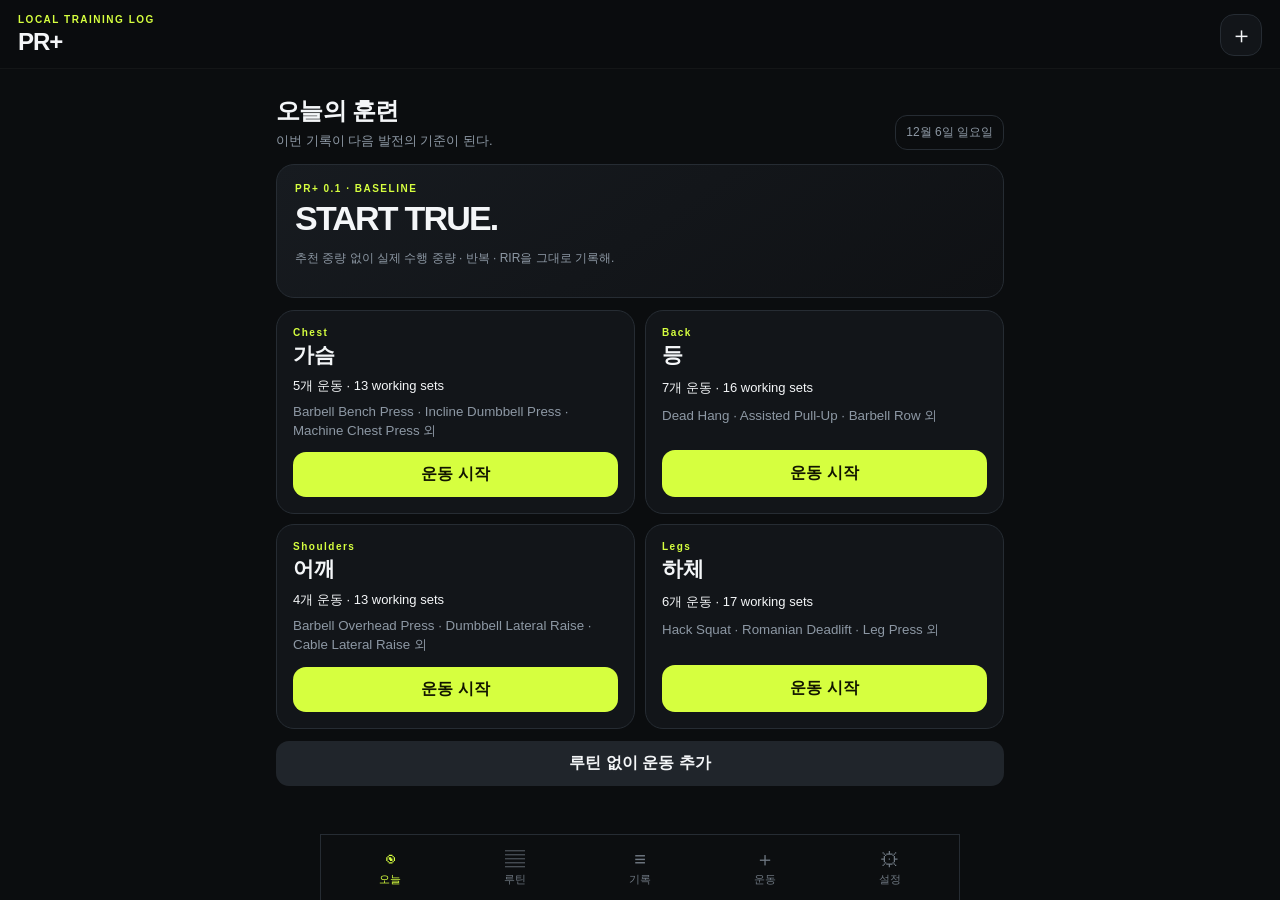
==== pr-plus/index.html @ c1f65d7c "applyed update rules" ====
<!doctype html>
<html lang="ko">
<head>
  <meta charset="utf-8" />
  <meta name="viewport" content="width=device-width, initial-scale=1, viewport-fit=cover" />
  <meta name="theme-color" content="#111315" />
  <meta name="mobile-web-app-capable" content="yes" />
  <meta name="apple-mobile-web-app-capable" content="yes" />
  <meta name="apple-mobile-web-app-status-bar-style" content="black-translucent" />
  <meta name="apple-mobile-web-app-title" content="PR+" />
  <meta name="description" content="서버 없이 기기 로컬에 저장하는 점진적 과부하 운동 기록 PWA" />
  <link rel="manifest" href="./manifest.webmanifest" />
  <link rel="apple-touch-icon" href="./icons/apple-touch-icon.png" />
  <link rel="icon" href="./icons/icon-192.png" />
  <link rel="stylesheet" href="./styles.css" />
  <title>PR+</title>
</head>
<body>
  <div class="app-shell">
    <header class="topbar">
      <div>
        <p class="eyebrow">LOCAL TRAINING LOG</p>
        <h1>PR+</h1>
      </div>
      <button id="installBtn" class="icon-btn" aria-label="앱 설치 안내">＋</button>
    </header>

    <main id="app" class="content" aria-live="polite"></main>

    <nav class="bottom-nav" aria-label="메인 메뉴">
      <button data-view="today" class="nav-item active"><span>◉</span><small>오늘</small></button>
      <button data-view="routines" class="nav-item"><span>▤</span><small>루틴</small></button>
      <button data-view="history" class="nav-item"><span>≡</span><small>기록</small></button>
      <button data-view="library" class="nav-item"><span>＋</span><small>운동</small></button>
      <button data-view="settings" class="nav-item"><span>⚙</span><small>설정</small></button>
    </nav>
  </div>

  <dialog id="exerciseDialog" class="sheet-dialog">
    <form method="dialog" class="sheet">
      <div class="sheet-handle"></div>
      <div class="sheet-title-row">
        <div>
          <h2 id="exerciseDialogTitle">운동 추가</h2>
          <p id="exerciseDialogHint" class="muted small"></p>
        </div>
        <button value="cancel" class="ghost-btn">닫기</button>
      </div>
      <input id="exerciseSearch" class="text-input" type="search" placeholder="Bench Press, 벤치프레스..." autocomplete="off" />
      <div id="exerciseList" class="exercise-picker"></div>
      <div class="divider"></div>
      <h3>직접 만들기</h3>
      <div class="form-grid">
        <label>운동 이름<input id="customExerciseName" class="text-input" placeholder="예: Cable Curl" /></label>
        <label>한글 표시명 (선택)<input id="customExerciseDisplayName" class="text-input" placeholder="예: 케이블 컬" /></label>
        <label>부위
          <select id="customExerciseMuscle" class="text-input">
            <option value="chest">가슴</option><option value="back">등</option><option value="shoulders">어깨</option>
            <option value="legs">하체</option><option value="biceps">이두</option><option value="triceps">삼두</option>
            <option value="core">코어</option><option value="other">기타</option>
          </select>
        </label>
        <label>반복 범위<input id="customRepRange" class="text-input" value="8-12" inputmode="numeric" /></label>
      </div>
      <button id="createExerciseBtn" type="button" class="primary-btn wide">운동 생성</button>
    </form>
  </dialog>

  <dialog id="installDialog" class="sheet-dialog">
    <div class="sheet">
      <div class="sheet-handle"></div>
      <div class="sheet-title-row">
        <div><p class="eyebrow">IPHONE</p><h2>홈 화면에 설치</h2></div>
        <button id="closeInstallDialog" class="ghost-btn">닫기</button>
      </div>
      <ol class="install-steps">
        <li><b>Safari</b>에서 이 페이지를 연다.</li>
        <li>아래의 <b>공유</b> 버튼을 누른다.</li>
        <li><b>홈 화면에 추가</b>를 선택한다.</li>
        <li><b>웹 앱으로 열기</b>가 보이면 켠 뒤 <b>추가</b>를 누른다.</li>
      </ol>
      <p class="muted">설치한 뒤에는 인터넷이 없어도 기록 확인과 입력이 가능해. 데이터는 이 기기의 브라우저 저장소에 남는다.</p>
      <button id="nativeInstallBtn" class="primary-btn wide hidden">이 기기에 설치</button>
    </div>
  </dialog>

  <dialog id="confirmDialog" class="confirm-dialog">
    <div class="confirm-card">
      <h3 id="confirmTitle">확인</h3>
      <p id="confirmMessage" class="muted"></p>
      <div class="confirm-actions">
        <button id="confirmCancel" class="secondary-btn">취소</button>
        <button id="confirmOk" class="danger-btn">확인</button>
      </div>
    </div>
  </dialog>

  <input id="importFile" type="file" accept="application/json,.json" hidden />
  <script type="module" src="./app.js"></script>
</body>
</html>
---- pr-plus/styles.css ----
:root {
  color-scheme: dark;
  --bg: #0b0d0f;
  --surface: #121519;
  --surface-2: #191d22;
  --surface-3: #20252b;
  --text: #f4f6f8;
  --muted: #8d98a4;
  --line: #262c33;
  --accent: #d6ff3f;
  --accent-ink: #111500;
  --danger: #ff6464;
  --radius: 18px;
  --safe-bottom: env(safe-area-inset-bottom, 0px);
}
* { box-sizing: border-box; }
html, body { margin: 0; min-height: 100%; background: var(--bg); color: var(--text); font-family: -apple-system, BlinkMacSystemFont, "SF Pro Display", "Pretendard", sans-serif; }
body { overscroll-behavior-y: none; }
button, input, select { font: inherit; }
button { -webkit-tap-highlight-color: transparent; }
.app-shell { min-height: 100dvh; padding-bottom: calc(82px + var(--safe-bottom)); }
.topbar { position: sticky; top: 0; z-index: 20; display: flex; justify-content: space-between; align-items: center; padding: calc(14px + env(safe-area-inset-top, 0px)) 18px 12px; background: color-mix(in srgb, var(--bg) 90%, transparent); backdrop-filter: blur(20px); border-bottom: 1px solid rgba(255,255,255,.04); }
.topbar h1 { margin: 0; font-size: 24px; letter-spacing: -1px; }
.eyebrow { margin: 0 0 3px; color: var(--accent); font-size: 10px; font-weight: 800; letter-spacing: 1.5px; }
.content { width: min(760px, 100%); margin: 0 auto; padding: 18px 16px 30px; }
.bottom-nav { position: fixed; z-index: 30; left: 0; right: 0; bottom: 0; display: grid; grid-template-columns: repeat(5,1fr); padding: 9px 6px calc(8px + var(--safe-bottom)); background: rgba(13,15,18,.94); backdrop-filter: blur(24px); border-top: 1px solid var(--line); }
.nav-item { border: 0; background: none; color: #6f7882; display: grid; gap: 3px; justify-items: center; padding: 5px; }
.nav-item span { font-size: 20px; line-height: 20px; }
.nav-item small { font-size: 11px; }
.nav-item.active { color: var(--accent); }
.icon-btn { width: 42px; height: 42px; border: 1px solid var(--line); border-radius: 14px; background: var(--surface); color: var(--text); font-size: 23px; }
.section-head { display: flex; justify-content: space-between; align-items: end; gap: 16px; margin: 8px 0 14px; }
.section-head h2 { margin: 0; font-size: 24px; letter-spacing: -.7px; }
.section-head p { margin: 5px 0 0; color: var(--muted); font-size: 13px; }
.date-chip { padding: 8px 10px; border: 1px solid var(--line); border-radius: 12px; color: var(--muted); font-size: 12px; white-space: nowrap; }
.card { background: var(--surface); border: 1px solid var(--line); border-radius: var(--radius); padding: 15px; margin-bottom: 12px; }
.hero-card { padding: 18px; background: linear-gradient(145deg, #171b20, #0f1114); }
.hero-value { font-size: 34px; font-weight: 850; letter-spacing: -1.8px; margin: 5px 0; }
.muted { color: var(--muted); }
.small { font-size: 12px; }
.primary-btn, .secondary-btn, .danger-btn, .ghost-btn { border: 0; border-radius: 13px; padding: 12px 14px; font-weight: 750; }
.primary-btn { background: var(--accent); color: var(--accent-ink); }
.secondary-btn { background: var(--surface-3); color: var(--text); }
.danger-btn { background: var(--danger); color: #160000; }
.ghost-btn { background: transparent; color: var(--muted); }
.wide { width: 100%; }
.compact-btn { padding: 9px 11px; font-size: 12px; white-space: nowrap; }
.empty-state { text-align: center; padding: 34px 16px; }
.empty-state .empty-icon { font-size: 35px; margin-bottom: 10px; }
.empty-state h3 { margin: 0 0 7px; }
.empty-state p { margin: 0 0 16px; color: var(--muted); font-size: 14px; }
.exercise-card { padding: 0; overflow: hidden; }
.exercise-head { display: flex; justify-content: space-between; align-items: flex-start; padding: 15px; border-bottom: 1px solid var(--line); }
.exercise-head h3 { margin: 0; font-size: 18px; }
.exercise-display-name { color: #c0c8d0; font-size: 12px; margin-top: 3px; }
.exercise-meta { color: var(--muted); font-size: 12px; margin-top: 4px; }
.menu-btn { border: 0; background: transparent; color: var(--muted); font-size: 20px; padding: 3px 7px; }
.last-performance { padding: 10px 15px; background: rgba(214,255,63,.04); border-bottom: 1px solid var(--line); font-size: 12px; color: #aeb7c0; }
.set-table { width: 100%; border-collapse: collapse; }
.set-table th { color: #67717c; font-size: 10px; text-transform: uppercase; letter-spacing: .8px; font-weight: 700; padding: 10px 5px 5px; }
.set-table td { padding: 6px 5px; text-align: center; }
.set-num { width: 30px; color: var(--muted); font-size: 12px; }
.set-input { width: 100%; min-width: 0; text-align: center; border: 1px solid var(--line); border-radius: 11px; background: var(--surface-2); color: var(--text); padding: 11px 5px; outline: none; font-size: 16px; }
.set-input:focus { border-color: #697a25; box-shadow: 0 0 0 2px rgba(214,255,63,.08); }
.done-check { appearance: none; width: 25px; height: 25px; border: 1px solid #404850; border-radius: 8px; background: var(--surface-2); display: inline-grid; place-items: center; }
.done-check:checked { background: var(--accent); border-color: var(--accent); }
.done-check:checked::after { content: "✓"; color: var(--accent-ink); font-weight: 900; }
.exercise-actions { display: flex; gap: 8px; padding: 10px 15px 14px; }
.exercise-actions button { flex: 1; }
.baseline-note { margin: 0 15px 14px; padding: 11px 12px; border-radius: 12px; background: rgba(214,255,63,.08); color: #dff783; font-size: 12px; line-height: 1.45; }
.session-actions { display: grid; gap: 10px; margin: 16px 0 4px; }
.stats-grid { display: grid; grid-template-columns: repeat(2,1fr); gap: 10px; margin-bottom: 14px; }
.stat-card { background: var(--surface); border: 1px solid var(--line); border-radius: 15px; padding: 14px; }
.stat-card b { display: block; font-size: 22px; margin-top: 4px; }
.stat-card span { color: var(--muted); font-size: 11px; }
.history-item { width: 100%; display: grid; grid-template-columns: 62px 1fr auto; gap: 12px; align-items: center; padding: 14px 4px; border: 0; border-bottom: 1px solid var(--line); background: transparent; color: var(--text); text-align: left; }
.history-date { text-align: center; }
.history-date b { display: block; font-size: 19px; }
.history-date span { color: var(--muted); font-size: 10px; }
.history-main strong { display: block; font-size: 14px; }
.history-main small { color: var(--muted); font-size: 11px; }
.badge { display: inline-flex; align-items: center; border-radius: 999px; padding: 5px 8px; background: var(--surface-3); color: var(--muted); font-size: 10px; }
.pr-badge { background: rgba(214,255,63,.12); color: var(--accent); }
.progress-row { margin-bottom: 14px; }
.progress-row-head { display: flex; justify-content: space-between; gap: 12px; font-size: 13px; margin-bottom: 6px; }
.progress-bar { height: 8px; border-radius: 999px; overflow: hidden; background: var(--surface-3); }
.progress-fill { height: 100%; background: var(--accent); border-radius: inherit; }
.setting-group { margin-bottom: 16px; }
.setting-group h3 { font-size: 12px; color: var(--muted); margin: 0 0 8px 3px; text-transform: uppercase; letter-spacing: 1px; }
.setting-row { display: flex; justify-content: space-between; align-items: center; gap: 14px; padding: 14px 0; border-bottom: 1px solid var(--line); }
.setting-row:first-child { padding-top: 0; }
.setting-row:last-child { border-bottom: 0; padding-bottom: 0; }
.setting-row b { font-size: 14px; }
.setting-row p { margin: 3px 0 0; color: var(--muted); font-size: 11px; }
.text-input { width: 100%; border: 1px solid var(--line); border-radius: 12px; background: var(--surface-2); color: var(--text); padding: 12px; outline: none; font-size: 16px; }
.form-grid { display: grid; gap: 10px; margin: 10px 0 12px; }
.form-grid label { display: grid; gap: 6px; color: var(--muted); font-size: 11px; }
.sheet-dialog { width: 100%; max-width: 760px; border: 0; padding: 0; margin: auto 0 0; background: transparent; color: var(--text); }
.sheet-dialog::backdrop, .confirm-dialog::backdrop { background: rgba(0,0,0,.68); backdrop-filter: blur(3px); }
.sheet { max-height: 82dvh; overflow: auto; background: #111418; border: 1px solid var(--line); border-bottom: 0; border-radius: 24px 24px 0 0; padding: 10px 16px calc(20px + var(--safe-bottom)); }
.sheet-handle { width: 42px; height: 5px; border-radius: 99px; background: #343a42; margin: 1px auto 14px; }
.sheet-title-row { display: flex; justify-content: space-between; align-items: center; margin-bottom: 12px; }
.sheet-title-row h2 { margin: 0; }
.exercise-picker { display: grid; gap: 7px; margin-top: 10px; }
.picker-item { text-align: left; display: flex; justify-content: space-between; align-items: center; border: 1px solid var(--line); border-radius: 12px; background: var(--surface-2); color: var(--text); padding: 12px; }
.picker-item small { color: var(--muted); }
.divider { height: 1px; background: var(--line); margin: 18px 0; }
.install-steps { display: grid; gap: 11px; padding-left: 22px; line-height: 1.45; }
.confirm-dialog { border: 0; background: transparent; color: var(--text); width: min(90vw, 380px); padding: 0; }
.confirm-card { background: var(--surface); border: 1px solid var(--line); border-radius: 20px; padding: 18px; }
.confirm-card h3 { margin: 0 0 7px; }
.confirm-card p { margin: 0 0 16px; font-size: 13px; line-height: 1.5; }
.confirm-actions { display: grid; grid-template-columns: 1fr 1fr; gap: 9px; }
.toast { position: fixed; z-index: 100; left: 50%; bottom: calc(92px + var(--safe-bottom)); transform: translate(-50%, 20px); padding: 10px 13px; border-radius: 12px; background: #e8edf2; color: #111; font-size: 12px; font-weight: 700; opacity: 0; pointer-events: none; transition: .22s; }
.toast.show { opacity: 1; transform: translate(-50%, 0); }
.hidden { display: none !important; }
.chart { display: grid; grid-template-columns: repeat(7,1fr); align-items: end; gap: 6px; height: 130px; padding-top: 10px; }
.chart-col { display: grid; gap: 6px; justify-items: center; height: 100%; grid-template-rows: 1fr auto; }
.chart-bar-wrap { width: 100%; height: 100%; display: flex; align-items: end; }
.chart-bar { width: 100%; min-height: 3px; border-radius: 8px 8px 4px 4px; background: var(--accent); }
.chart-label { color: var(--muted); font-size: 9px; }
.routine-start-grid { display: grid; gap: 10px; }
.routine-start-card { display: grid; gap: 8px; padding: 16px; border: 1px solid var(--line); border-radius: var(--radius); background: var(--surface); }
.routine-start-card h3 { margin: 0; font-size: 21px; }
.routine-start-card p:not(.eyebrow) { margin: 0; color: var(--text); font-size: 13px; }
.routine-start-card small { min-height: 30px; color: var(--muted); line-height: 1.4; }
.routine-start-card .primary-btn { margin-top: 4px; }
.manual-start { margin-top: 12px; }
.session-title-row { display: flex; gap: 7px; margin-bottom: 10px; }
.baseline-banner { display: grid; gap: 3px; margin: 0 0 12px; padding: 12px 14px; border: 1px solid rgba(214,255,63,.2); border-radius: 14px; background: rgba(214,255,63,.06); }
.baseline-banner b { color: var(--accent); font-size: 12px; }
.baseline-banner span { color: var(--muted); font-size: 11px; }
.warmup-check { display: flex; justify-content: space-between; align-items: center; padding: 15px; color: #cbd3da; font-size: 13px; }
.routine-list { display: grid; gap: 14px; }
.routine-card { padding: 0; overflow: hidden; }
.routine-card-head { display: flex; justify-content: space-between; align-items: flex-start; gap: 12px; padding: 16px; border-bottom: 1px solid var(--line); }
.routine-card-head h3 { margin: 0 0 4px; font-size: 21px; }
.routine-card-head span { color: var(--muted); font-size: 11px; }
.routine-items { padding: 0 14px; }
.routine-item { display: grid; grid-template-columns: minmax(0,1fr); gap: 10px; align-items: center; padding: 13px 0; border-bottom: 1px solid var(--line); }
.routine-item.editing { grid-template-columns: auto minmax(0,1fr) auto; }
.routine-order { display: grid; gap: 3px; }
.routine-order button, .remove-item-btn { width: 29px; height: 29px; border: 1px solid var(--line); border-radius: 9px; background: var(--surface-2); color: var(--muted); }
.routine-order button:disabled { opacity: .25; }
.remove-item-btn { color: var(--danger); font-size: 18px; }
.routine-item-main { min-width: 0; display: grid; gap: 3px; }
.routine-item-main b { overflow: hidden; text-overflow: ellipsis; font-size: 13px; }
.routine-item-main small, .routine-item-main > span { color: var(--muted); font-size: 10px; }
.routine-targets { display: grid; grid-template-columns: repeat(3,minmax(0,1fr)); gap: 6px; margin-top: 6px; }
.routine-targets label { display: grid; gap: 3px; color: #6f7882; font-size: 9px; }
.routine-targets input { width: 100%; min-width: 0; padding: 8px 3px; border: 1px solid var(--line); border-radius: 9px; background: var(--surface-2); color: var(--text); text-align: center; font-size: 16px; }
.routine-card-actions { display: grid; grid-template-columns: 1fr 1fr; gap: 8px; padding: 14px; }
.history-card { padding-top: 0; padding-bottom: 0; }
.history-entry:last-child .history-item { border-bottom: 0; }
.history-detail { display: grid; gap: 9px; padding: 4px 8px 14px 74px; border-bottom: 1px solid var(--line); }
.history-detail div { display: grid; gap: 2px; }
.history-detail b { font-size: 11px; }
.history-detail span { color: var(--muted); font-size: 10px; line-height: 1.45; }
.subsection-head { margin: 25px 2px 12px; }
.subsection-head h3 { margin: 0; font-size: 18px; }
.subsection-head p { margin: 4px 0 0; color: var(--muted); font-size: 11px; }
.library-search { margin-bottom: 10px; }
.filter-chips { display: flex; gap: 7px; overflow-x: auto; margin: 0 -16px 13px; padding: 0 16px 4px; scrollbar-width: none; }
.filter-chips::-webkit-scrollbar { display: none; }
.filter-chip { flex: 0 0 auto; padding: 8px 11px; border: 1px solid var(--line); border-radius: 999px; background: var(--surface); color: var(--muted); font-size: 11px; }
.filter-chip.active { border-color: var(--accent); background: rgba(214,255,63,.1); color: var(--accent); }
.library-list { display: grid; gap: 9px; }
.library-item { display: grid; gap: 11px; padding: 14px; border: 1px solid var(--line); border-radius: 15px; background: var(--surface); }
.library-item-main { display: grid; gap: 3px; }
.library-item-main b { font-size: 14px; }
.library-item-main span, .library-item-main small { color: var(--muted); font-size: 10px; }
.library-add-row { display: grid; grid-template-columns: minmax(0,1fr) auto; gap: 7px; }
.mini-select { min-width: 0; border: 1px solid var(--line); border-radius: 10px; background: var(--surface-2); color: var(--text); padding: 8px; font-size: 14px; }
@media (min-width: 700px) { .bottom-nav { left: 50%; transform: translateX(-50%); max-width: 760px; border-left: 1px solid var(--line); border-right: 1px solid var(--line); } .sheet-dialog { margin-left: auto; margin-right: auto; } }
@media (min-width: 560px) { .routine-start-grid { grid-template-columns: repeat(2,1fr); } .library-item { grid-template-columns: minmax(0,1fr) minmax(240px,.7fr); align-items: center; } }
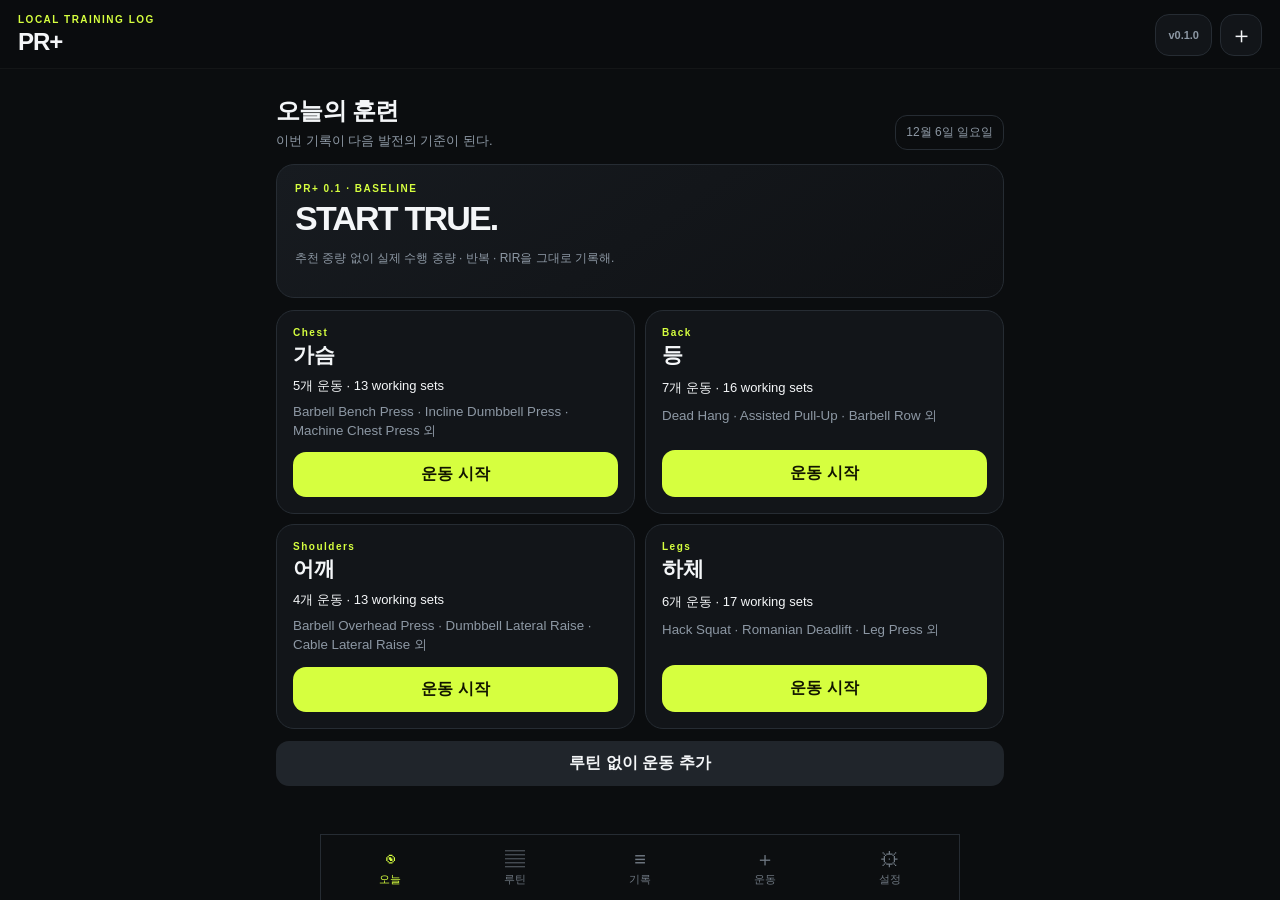
==== commit 6c259067: "update system" ====
--- a/pr-plus/index.html
+++ b/pr-plus/index.html
@@ -22,8 +22,16 @@
         <p class="eyebrow">LOCAL TRAINING LOG</p>
         <h1>PR+</h1>
       </div>
-      <button id="installBtn" class="icon-btn" aria-label="앱 설치 안내">＋</button>
+      <div class="topbar-actions">
+        <button id="versionBtn" class="version-pill" aria-label="업데이트 확인">v0.1.0</button>
+        <button id="installBtn" class="icon-btn" aria-label="앱 설치 안내">＋</button>
+      </div>
     </header>
+
+    <aside id="updateBanner" class="update-banner hidden" role="status" aria-live="polite">
+      <div><b id="updateBannerTitle">새 버전 준비 완료</b><span id="updateBannerMessage">업데이트하면 앱이 한 번 다시 열려.</span></div>
+      <button id="applyUpdateBtn" class="primary-btn compact-btn">업데이트</button>
+    </aside>
 
     <main id="app" class="content" aria-live="polite"></main>
 
--- a/pr-plus/styles.css
+++ b/pr-plus/styles.css
@@ -21,6 +21,13 @@
 .app-shell { min-height: 100dvh; padding-bottom: calc(82px + var(--safe-bottom)); }
 .topbar { position: sticky; top: 0; z-index: 20; display: flex; justify-content: space-between; align-items: center; padding: calc(14px + env(safe-area-inset-top, 0px)) 18px 12px; background: color-mix(in srgb, var(--bg) 90%, transparent); backdrop-filter: blur(20px); border-bottom: 1px solid rgba(255,255,255,.04); }
 .topbar h1 { margin: 0; font-size: 24px; letter-spacing: -1px; }
+.topbar-actions { display: flex; align-items: center; gap: 8px; }
+.version-pill { min-height: 42px; border: 1px solid var(--line); border-radius: 14px; padding: 0 12px; background: var(--surface); color: var(--muted); font-size: 11px; font-weight: 800; }
+.version-pill.has-update { border-color: rgba(214,255,63,.55); background: rgba(214,255,63,.12); color: var(--accent); }
+.update-banner { position: fixed; z-index: 50; top: calc(78px + env(safe-area-inset-top, 0px)); left: 50%; width: min(calc(100% - 32px), 728px); transform: translateX(-50%); display: flex; justify-content: space-between; align-items: center; gap: 14px; padding: 12px 13px; border: 1px solid rgba(214,255,63,.4); border-radius: 15px; background: rgba(25,29,34,.97); box-shadow: 0 14px 40px rgba(0,0,0,.42); backdrop-filter: blur(20px); }
+.update-banner > div { min-width: 0; display: grid; gap: 3px; }
+.update-banner b { color: var(--accent); font-size: 13px; }
+.update-banner span { color: #b5bec7; font-size: 10px; line-height: 1.35; }
 .eyebrow { margin: 0 0 3px; color: var(--accent); font-size: 10px; font-weight: 800; letter-spacing: 1.5px; }
 .content { width: min(760px, 100%); margin: 0 auto; padding: 18px 16px 30px; }
 .bottom-nav { position: fixed; z-index: 30; left: 0; right: 0; bottom: 0; display: grid; grid-template-columns: repeat(5,1fr); padding: 9px 6px calc(8px + var(--safe-bottom)); background: rgba(13,15,18,.94); backdrop-filter: blur(24px); border-top: 1px solid var(--line); }
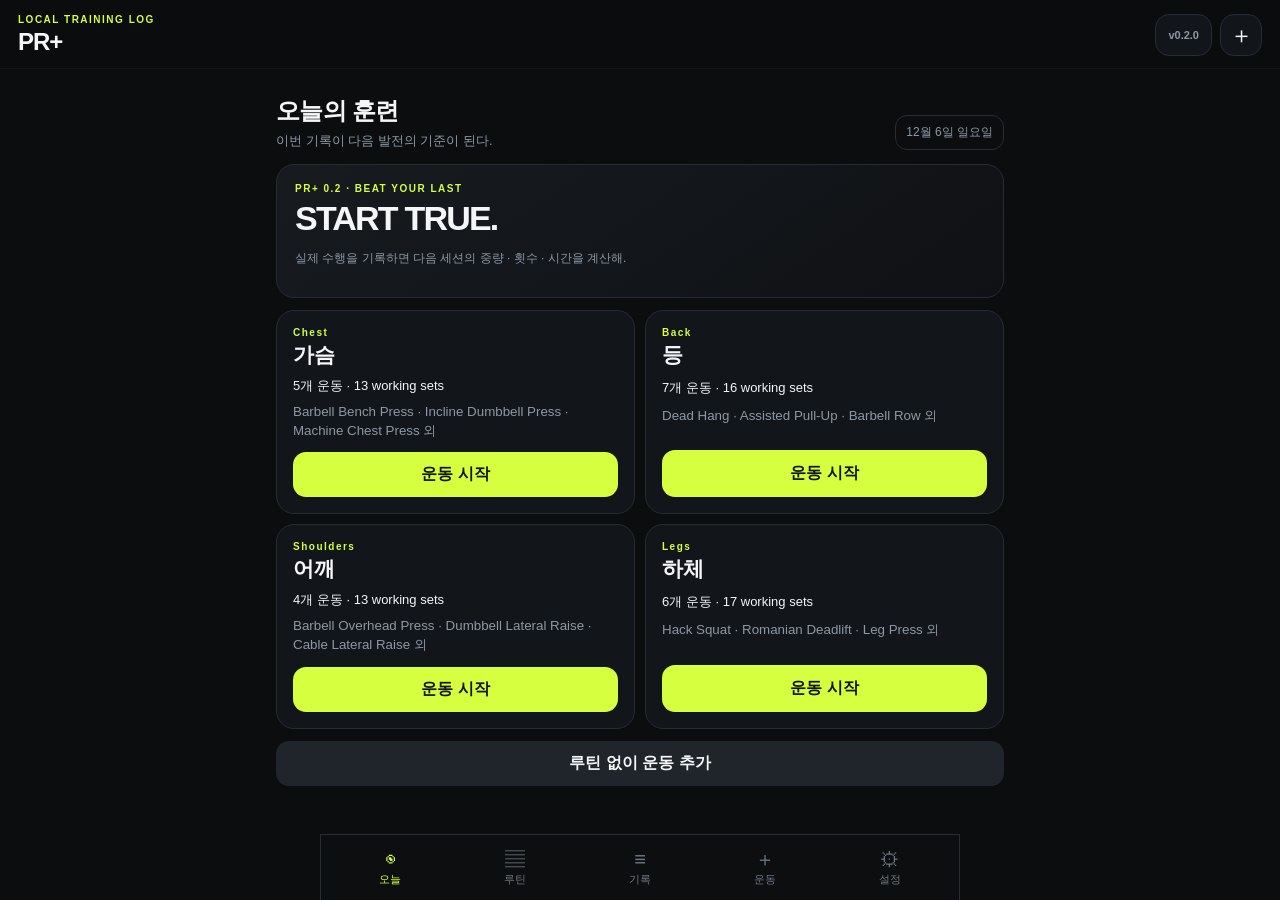
==== commit d6b03999: "0.2.0v" ====
--- a/pr-plus/index.html
+++ b/pr-plus/index.html
@@ -23,7 +23,7 @@
         <h1>PR+</h1>
       </div>
       <div class="topbar-actions">
-        <button id="versionBtn" class="version-pill" aria-label="업데이트 확인">v0.1.0</button>
+        <button id="versionBtn" class="version-pill" aria-label="업데이트 확인">v0.2.0</button>
         <button id="installBtn" class="icon-btn" aria-label="앱 설치 안내">＋</button>
       </div>
     </header>
@@ -31,6 +31,12 @@
     <aside id="updateBanner" class="update-banner hidden" role="status" aria-live="polite">
       <div><b id="updateBannerTitle">새 버전 준비 완료</b><span id="updateBannerMessage">업데이트하면 앱이 한 번 다시 열려.</span></div>
       <button id="applyUpdateBtn" class="primary-btn compact-btn">업데이트</button>
+    </aside>
+
+    <aside id="restTimer" class="rest-timer hidden" role="timer" aria-live="polite">
+      <div><span>REST</span><b id="restTimerValue">02:00</b></div>
+      <button id="restAddBtn" class="ghost-btn">＋30초</button>
+      <button id="restDismissBtn" class="secondary-btn compact-btn">종료</button>
     </aside>
 
     <main id="app" class="content" aria-live="polite"></main>
@@ -68,10 +74,27 @@
             <option value="core">코어</option><option value="other">기타</option>
           </select>
         </label>
-        <label>반복 범위<input id="customRepRange" class="text-input" value="8-12" inputmode="numeric" /></label>
+        <label>기록 방식
+          <select id="customTrackingMode" class="text-input"><option value="reps">횟수</option><option value="duration">시간(초)</option></select>
+        </label>
+        <label>중량 방식
+          <select id="customLoadMode" class="text-input"><option value="external">외부 중량</option><option value="assistance">보조 중량</option><option value="bodyweight">맨몸 / 추가 중량</option><option value="none">중량 없음</option></select>
+        </label>
+        <label id="customTargetRangeLabel">반복 범위<input id="customTargetRange" class="text-input" value="8-12" inputmode="numeric" /></label>
       </div>
       <button id="createExerciseBtn" type="button" class="primary-btn wide">운동 생성</button>
     </form>
+  </dialog>
+
+  <dialog id="exerciseDetailDialog" class="sheet-dialog">
+    <div class="sheet">
+      <div class="sheet-handle"></div>
+      <div class="sheet-title-row">
+        <div><p class="eyebrow">EXERCISE</p><h2 id="exerciseDetailTitle">운동 상세</h2></div>
+        <button id="closeExerciseDetailDialog" class="ghost-btn">닫기</button>
+      </div>
+      <div id="exerciseDetailContent"></div>
+    </div>
   </dialog>
 
   <dialog id="installDialog" class="sheet-dialog">
--- a/pr-plus/styles.css
+++ b/pr-plus/styles.css
@@ -28,6 +28,13 @@
 .update-banner > div { min-width: 0; display: grid; gap: 3px; }
 .update-banner b { color: var(--accent); font-size: 13px; }
 .update-banner span { color: #b5bec7; font-size: 10px; line-height: 1.35; }
+.rest-timer { position: fixed; z-index: 55; right: 14px; bottom: calc(88px + var(--safe-bottom)); display: flex; align-items: center; gap: 7px; padding: 9px 10px; border: 1px solid rgba(214,255,63,.35); border-radius: 15px; background: rgba(25,29,34,.97); box-shadow: 0 12px 34px rgba(0,0,0,.45); }
+.rest-timer > div { display: grid; min-width: 55px; }
+.rest-timer span { color: var(--accent); font-size: 8px; font-weight: 900; letter-spacing: 1px; }
+.rest-timer b { font-variant-numeric: tabular-nums; font-size: 18px; }
+.rest-timer button { padding: 8px 9px; font-size: 10px; }
+.rest-timer.finished { border-color: var(--accent); animation: timer-pulse 1s ease-in-out 2; }
+@keyframes timer-pulse { 50% { transform: scale(1.04); box-shadow: 0 0 24px rgba(214,255,63,.25); } }
 .eyebrow { margin: 0 0 3px; color: var(--accent); font-size: 10px; font-weight: 800; letter-spacing: 1.5px; }
 .content { width: min(760px, 100%); margin: 0 auto; padding: 18px 16px 30px; }
 .bottom-nav { position: fixed; z-index: 30; left: 0; right: 0; bottom: 0; display: grid; grid-template-columns: repeat(5,1fr); padding: 9px 6px calc(8px + var(--safe-bottom)); background: rgba(13,15,18,.94); backdrop-filter: blur(24px); border-top: 1px solid var(--line); }
@@ -46,6 +53,7 @@
 .muted { color: var(--muted); }
 .small { font-size: 12px; }
 .primary-btn, .secondary-btn, .danger-btn, .ghost-btn { border: 0; border-radius: 13px; padding: 12px 14px; font-weight: 750; }
+button:disabled { opacity: .45; }
 .primary-btn { background: var(--accent); color: var(--accent-ink); }
 .secondary-btn { background: var(--surface-3); color: var(--text); }
 .danger-btn { background: var(--danger); color: #160000; }
@@ -59,23 +67,39 @@
 .exercise-card { padding: 0; overflow: hidden; }
 .exercise-head { display: flex; justify-content: space-between; align-items: flex-start; padding: 15px; border-bottom: 1px solid var(--line); }
 .exercise-head h3 { margin: 0; font-size: 18px; }
+.exercise-head-actions { display: flex; align-items: center; gap: 5px; }
 .exercise-display-name { color: #c0c8d0; font-size: 12px; margin-top: 3px; }
 .exercise-meta { color: var(--muted); font-size: 12px; margin-top: 4px; }
 .menu-btn { border: 0; background: transparent; color: var(--muted); font-size: 20px; padding: 3px 7px; }
-.last-performance { padding: 10px 15px; background: rgba(214,255,63,.04); border-bottom: 1px solid var(--line); font-size: 12px; color: #aeb7c0; }
+.last-performance { display: grid; grid-template-columns: auto 1fr; gap: 10px; padding: 10px 15px; background: rgba(214,255,63,.04); border-bottom: 1px solid var(--line); font-size: 12px; color: #aeb7c0; }
+.last-performance b, .next-target b { color: var(--accent); font-size: 9px; letter-spacing: 1px; }
+.next-target { display: grid; gap: 4px; padding: 12px 15px; border-bottom: 1px solid var(--line); background: rgba(214,255,63,.075); }
+.next-target > div { display: flex; align-items: center; gap: 10px; }
+.next-target strong { font-size: 14px; }
+.next-target > span { color: #aeb7c0; font-size: 10px; line-height: 1.4; }
+.performance-badge { border-radius: 999px; padding: 5px 7px; font-size: 9px; font-weight: 850; }
+.performance-badge.improved { background: rgba(214,255,63,.15); color: var(--accent); }
+.performance-badge.baseline, .performance-badge.same, .performance-badge.pending { background: var(--surface-3); color: var(--muted); }
+.performance-badge.below { background: rgba(255,100,100,.12); color: #ff9a9a; }
+.record-row { display: flex; gap: 5px; padding: 9px 15px 0; }
 .set-table { width: 100%; border-collapse: collapse; }
 .set-table th { color: #67717c; font-size: 10px; text-transform: uppercase; letter-spacing: .8px; font-weight: 700; padding: 10px 5px 5px; }
 .set-table td { padding: 6px 5px; text-align: center; }
 .set-num { width: 30px; color: var(--muted); font-size: 12px; }
 .set-input { width: 100%; min-width: 0; text-align: center; border: 1px solid var(--line); border-radius: 11px; background: var(--surface-2); color: var(--text); padding: 11px 5px; outline: none; font-size: 16px; }
 .set-input:focus { border-color: #697a25; box-shadow: 0 0 0 2px rgba(214,255,63,.08); }
+.timer-set-btn { min-width: 50px; border: 1px solid var(--line); border-radius: 10px; padding: 10px 6px; background: var(--surface-3); color: var(--text); font-size: 10px; font-weight: 800; }
+.timer-set-btn.active { border-color: var(--accent); color: var(--accent); }
 .done-check { appearance: none; width: 25px; height: 25px; border: 1px solid #404850; border-radius: 8px; background: var(--surface-2); display: inline-grid; place-items: center; }
 .done-check:checked { background: var(--accent); border-color: var(--accent); }
 .done-check:checked::after { content: "✓"; color: var(--accent-ink); font-weight: 900; }
 .exercise-actions { display: flex; gap: 8px; padding: 10px 15px 14px; }
 .exercise-actions button { flex: 1; }
+.exercise-actions .ghost-btn { padding-left: 5px; padding-right: 5px; font-size: 10px; }
 .baseline-note { margin: 0 15px 14px; padding: 11px 12px; border-radius: 12px; background: rgba(214,255,63,.08); color: #dff783; font-size: 12px; line-height: 1.45; }
 .session-actions { display: grid; gap: 10px; margin: 16px 0 4px; }
+.session-note { display: grid; gap: 7px; margin-top: 15px; color: var(--muted); font-size: 11px; }
+.session-note textarea, .detail-form textarea { min-height: 76px; resize: vertical; }
 .stats-grid { display: grid; grid-template-columns: repeat(2,1fr); gap: 10px; margin-bottom: 14px; }
 .stat-card { background: var(--surface); border: 1px solid var(--line); border-radius: 15px; padding: 14px; }
 .stat-card b { display: block; font-size: 22px; margin-top: 4px; }
@@ -102,7 +126,7 @@
 .text-input { width: 100%; border: 1px solid var(--line); border-radius: 12px; background: var(--surface-2); color: var(--text); padding: 12px; outline: none; font-size: 16px; }
 .form-grid { display: grid; gap: 10px; margin: 10px 0 12px; }
 .form-grid label { display: grid; gap: 6px; color: var(--muted); font-size: 11px; }
-.sheet-dialog { width: 100%; max-width: 760px; border: 0; padding: 0; margin: auto 0 0; background: transparent; color: var(--text); }
+.sheet-dialog { width: 100%; max-width: 760px; border: 0; outline: 0; padding: 0; margin: auto 0 0; background: transparent; color: var(--text); }
 .sheet-dialog::backdrop, .confirm-dialog::backdrop { background: rgba(0,0,0,.68); backdrop-filter: blur(3px); }
 .sheet { max-height: 82dvh; overflow: auto; background: #111418; border: 1px solid var(--line); border-bottom: 0; border-radius: 24px 24px 0 0; padding: 10px 16px calc(20px + var(--safe-bottom)); }
 .sheet-handle { width: 42px; height: 5px; border-radius: 99px; background: #343a42; margin: 1px auto 14px; }
@@ -161,6 +185,10 @@
 .history-entry:last-child .history-item { border-bottom: 0; }
 .history-detail { display: grid; gap: 9px; padding: 4px 8px 14px 74px; border-bottom: 1px solid var(--line); }
 .history-detail div { display: grid; gap: 2px; }
+.history-exercise { display: grid; gap: 2px; border: 0; padding: 0; background: transparent; color: var(--text); text-align: left; }
+.history-exercise b { font-size: 11px; }
+.history-exercise span { color: var(--muted); font-size: 10px; line-height: 1.45; }
+.history-note { margin: 5px 0 0; padding: 9px; border-radius: 10px; background: var(--surface-2); color: var(--muted); font-size: 10px; line-height: 1.45; }
 .history-detail b { font-size: 11px; }
 .history-detail span { color: var(--muted); font-size: 10px; line-height: 1.45; }
 .subsection-head { margin: 25px 2px 12px; }
@@ -174,9 +202,42 @@
 .library-list { display: grid; gap: 9px; }
 .library-item { display: grid; gap: 11px; padding: 14px; border: 1px solid var(--line); border-radius: 15px; background: var(--surface); }
 .library-item-main { display: grid; gap: 3px; }
+.library-title-row { display: grid; grid-template-columns: auto minmax(0,1fr); gap: 7px; align-items: center; }
+.favorite-btn { width: 34px; height: 34px; border: 1px solid var(--line); border-radius: 10px; background: var(--surface-2); color: #59616a; }
+.favorite-btn.active { color: var(--accent); border-color: rgba(214,255,63,.35); }
+.library-detail-btn { min-width: 0; display: grid; gap: 3px; border: 0; padding: 0; background: transparent; color: var(--text); text-align: left; }
 .library-item-main b { font-size: 14px; }
 .library-item-main span, .library-item-main small { color: var(--muted); font-size: 10px; }
 .library-add-row { display: grid; grid-template-columns: minmax(0,1fr) auto; gap: 7px; }
 .mini-select { min-width: 0; border: 1px solid var(--line); border-radius: 10px; background: var(--surface-2); color: var(--text); padding: 8px; font-size: 14px; }
+.line-chart { width: 100%; height: 100px; overflow: visible; }
+.line-chart polyline { fill: none; stroke: var(--accent); stroke-width: 3; stroke-linecap: round; stroke-linejoin: round; }
+.line-chart circle { fill: var(--surface); stroke: var(--accent); stroke-width: 2; }
+.chart-range { display: flex; justify-content: space-between; color: var(--muted); font-size: 9px; }
+.metric-row { width: 100%; display: flex; justify-content: space-between; align-items: center; gap: 12px; padding: 12px 0; border: 0; border-bottom: 1px solid var(--line); background: transparent; color: var(--text); text-align: left; }
+.metric-row:last-child { border-bottom: 0; }
+.metric-row span { display: grid; gap: 3px; }
+.metric-row small { color: var(--muted); font-size: 9px; }
+.body-weight-head { display: flex; justify-content: space-between; align-items: center; gap: 12px; margin-bottom: 12px; }
+.body-weight-head h3 { margin: 2px 0 0; }
+.body-weight-input { display: flex; gap: 5px; width: 145px; }
+.body-weight-input .set-input { min-width: 0; }
+.detail-subtitle { margin: -8px 0 14px; color: var(--muted); font-size: 11px; }
+.detail-stats { display: grid; grid-template-columns: repeat(2,1fr); gap: 8px; margin-bottom: 10px; }
+.detail-stats > div { display: grid; gap: 4px; padding: 12px; border: 1px solid var(--line); border-radius: 13px; background: var(--surface-2); }
+.detail-stats span { color: var(--muted); font-size: 9px; }
+.detail-stats b { font-size: 19px; }
+.detail-chart { margin-bottom: 18px; }
+.detail-history { display: grid; gap: 8px; }
+.detail-history h3 { margin: 0 0 3px; }
+.detail-history > div { display: grid; grid-template-columns: 78px minmax(0,1fr); gap: 8px; padding-bottom: 8px; border-bottom: 1px solid var(--line); }
+.detail-history time, .detail-history span { color: var(--muted); font-size: 10px; line-height: 1.45; }
+.range-grid { display: grid; grid-template-columns: repeat(2,1fr); gap: 8px; }
+.range-grid label { display: grid; gap: 6px; }
+.favorite-toggle { display: flex !important; grid-template-columns: auto 1fr; align-items: center; }
+.favorite-toggle input { width: 22px; height: 22px; accent-color: var(--accent); }
+.inline-number { display: flex; align-items: center; gap: 5px; }
+.inline-number input { width: 75px; border: 1px solid var(--line); border-radius: 10px; padding: 9px; background: var(--surface-2); color: var(--text); font-size: 16px; text-align: right; }
+.inline-number span { color: var(--muted); font-size: 11px; }
 @media (min-width: 700px) { .bottom-nav { left: 50%; transform: translateX(-50%); max-width: 760px; border-left: 1px solid var(--line); border-right: 1px solid var(--line); } .sheet-dialog { margin-left: auto; margin-right: auto; } }
 @media (min-width: 560px) { .routine-start-grid { grid-template-columns: repeat(2,1fr); } .library-item { grid-template-columns: minmax(0,1fr) minmax(240px,.7fr); align-items: center; } }
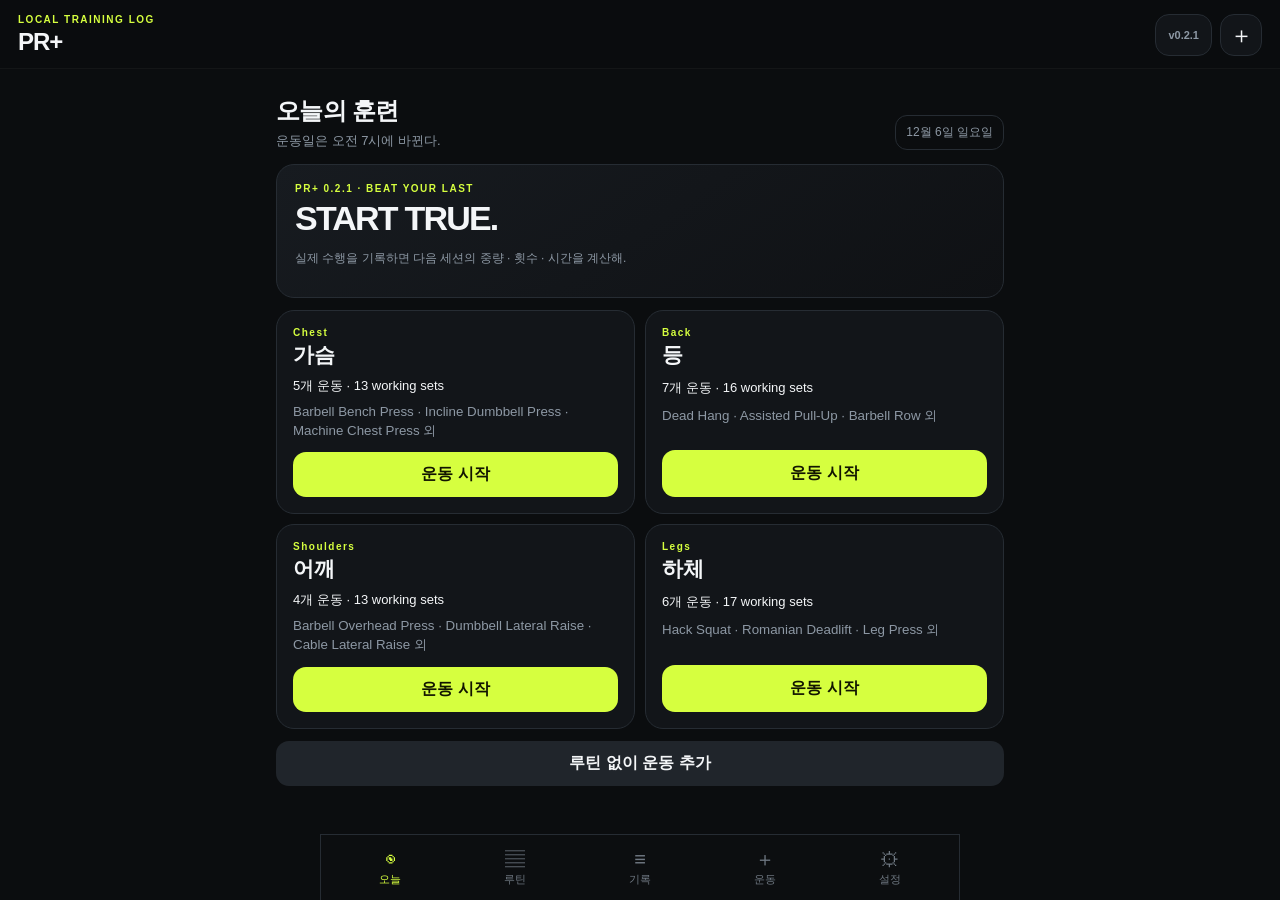
==== commit 826ad4ed: "v0.2.1" ====
--- a/pr-plus/index.html
+++ b/pr-plus/index.html
@@ -23,7 +23,7 @@
         <h1>PR+</h1>
       </div>
       <div class="topbar-actions">
-        <button id="versionBtn" class="version-pill" aria-label="업데이트 확인">v0.2.0</button>
+        <button id="versionBtn" class="version-pill" aria-label="업데이트 확인">v0.2.1</button>
         <button id="installBtn" class="icon-btn" aria-label="앱 설치 안내">＋</button>
       </div>
     </header>
@@ -97,6 +97,17 @@
     </div>
   </dialog>
 
+  <dialog id="sessionEditDialog" class="sheet-dialog">
+    <div class="sheet">
+      <div class="sheet-handle"></div>
+      <div class="sheet-title-row">
+        <div><p class="eyebrow">HISTORY</p><h2 id="sessionEditTitle">기록 편집</h2></div>
+        <button id="closeSessionEditDialog" class="ghost-btn">닫기</button>
+      </div>
+      <div id="sessionEditContent"></div>
+    </div>
+  </dialog>
+
   <dialog id="installDialog" class="sheet-dialog">
     <div class="sheet">
       <div class="sheet-handle"></div>
--- a/pr-plus/styles.css
+++ b/pr-plus/styles.css
@@ -183,12 +183,18 @@
 .routine-card-actions { display: grid; grid-template-columns: 1fr 1fr; gap: 8px; padding: 14px; }
 .history-card { padding-top: 0; padding-bottom: 0; }
 .history-entry:last-child .history-item { border-bottom: 0; }
+.rest-entry .history-item { color: #88919a; }
+.rest-entry .history-main strong { color: #9aa3ac; }
+.rest-entry .ghost-btn { border: 1px solid var(--line); }
 .history-detail { display: grid; gap: 9px; padding: 4px 8px 14px 74px; border-bottom: 1px solid var(--line); }
 .history-detail div { display: grid; gap: 2px; }
 .history-exercise { display: grid; gap: 2px; border: 0; padding: 0; background: transparent; color: var(--text); text-align: left; }
 .history-exercise b { font-size: 11px; }
 .history-exercise span { color: var(--muted); font-size: 10px; line-height: 1.45; }
 .history-note { margin: 5px 0 0; padding: 9px; border-radius: 10px; background: var(--surface-2); color: var(--muted); font-size: 10px; line-height: 1.45; }
+.history-edit-btn { justify-self: start; margin-top: 3px; }
+.history-more { margin: 2px 0 14px; }
+.history-end { text-align: center; margin: 12px 0 20px; }
 .history-detail b { font-size: 11px; }
 .history-detail span { color: var(--muted); font-size: 10px; line-height: 1.45; }
 .subsection-head { margin: 25px 2px 12px; }
@@ -214,6 +220,36 @@
 .line-chart polyline { fill: none; stroke: var(--accent); stroke-width: 3; stroke-linecap: round; stroke-linejoin: round; }
 .line-chart circle { fill: var(--surface); stroke: var(--accent); stroke-width: 2; }
 .chart-range { display: flex; justify-content: space-between; color: var(--muted); font-size: 9px; }
+.growth-grid { display: grid; grid-template-columns: repeat(3,minmax(0,1fr)); gap: 8px; margin-bottom: 12px; }
+.growth-card { min-width: 0; display: grid; gap: 4px; padding: 12px; border: 1px solid var(--line); border-radius: 15px; background: var(--surface); }
+.growth-card > span, .growth-card > small { color: var(--muted); font-size: 9px; }
+.growth-card b { overflow: hidden; text-overflow: ellipsis; font-size: 17px; }
+.growth-card b small { margin-left: 2px; color: var(--muted); font-size: 9px; }
+.growth-card em { font-size: 11px; font-style: normal; font-weight: 850; }
+.growth-card em.up { color: var(--accent); }
+.growth-card em.down { color: #ff9a9a; }
+.growth-card em.flat { color: var(--muted); }
+.trend-card { display: grid; gap: 5px; }
+.trend-head { display: flex; justify-content: space-between; align-items: center; gap: 10px; }
+.trend-head p { margin: 0; }
+.trend-head b { font-size: 14px; }
+.limitation-badge { color: #ffcf7a; background: rgba(255,185,70,.1); }
+.edit-log-list { display: grid; gap: 11px; }
+.edit-log { display: grid; gap: 10px; padding: 13px; border: 1px solid var(--line); border-radius: 15px; background: var(--surface-2); }
+.edit-log-head { display: flex; justify-content: space-between; align-items: start; gap: 10px; }
+.edit-log-head > div { display: grid; gap: 3px; }
+.edit-log-head small { color: var(--muted); font-size: 9px; }
+.edit-sets { display: grid; gap: 8px; }
+.edit-set-row { display: grid; grid-template-columns: 20px repeat(3,minmax(0,1fr)) auto auto; align-items: end; gap: 5px; }
+.edit-set-row > b { align-self: center; color: var(--muted); font-size: 11px; text-align: center; }
+.edit-set-row label { min-width: 0; display: grid; gap: 3px; color: var(--muted); font-size: 8px; }
+.edit-set-row .set-input { padding: 9px 3px; }
+.edit-done { justify-items: center; }
+.edit-done input { width: 23px; height: 23px; accent-color: var(--accent); }
+.edit-add-exercise { margin-top: 12px; }
+.session-edit-actions { display: grid; grid-template-columns: repeat(2,1fr); gap: 8px; margin-top: 14px; }
+.session-edit-actions > :only-child { grid-column: 1 / -1; }
+.compact-empty { margin: 0; padding: 22px 12px; }
 .metric-row { width: 100%; display: flex; justify-content: space-between; align-items: center; gap: 12px; padding: 12px 0; border: 0; border-bottom: 1px solid var(--line); background: transparent; color: var(--text); text-align: left; }
 .metric-row:last-child { border-bottom: 0; }
 .metric-row span { display: grid; gap: 3px; }
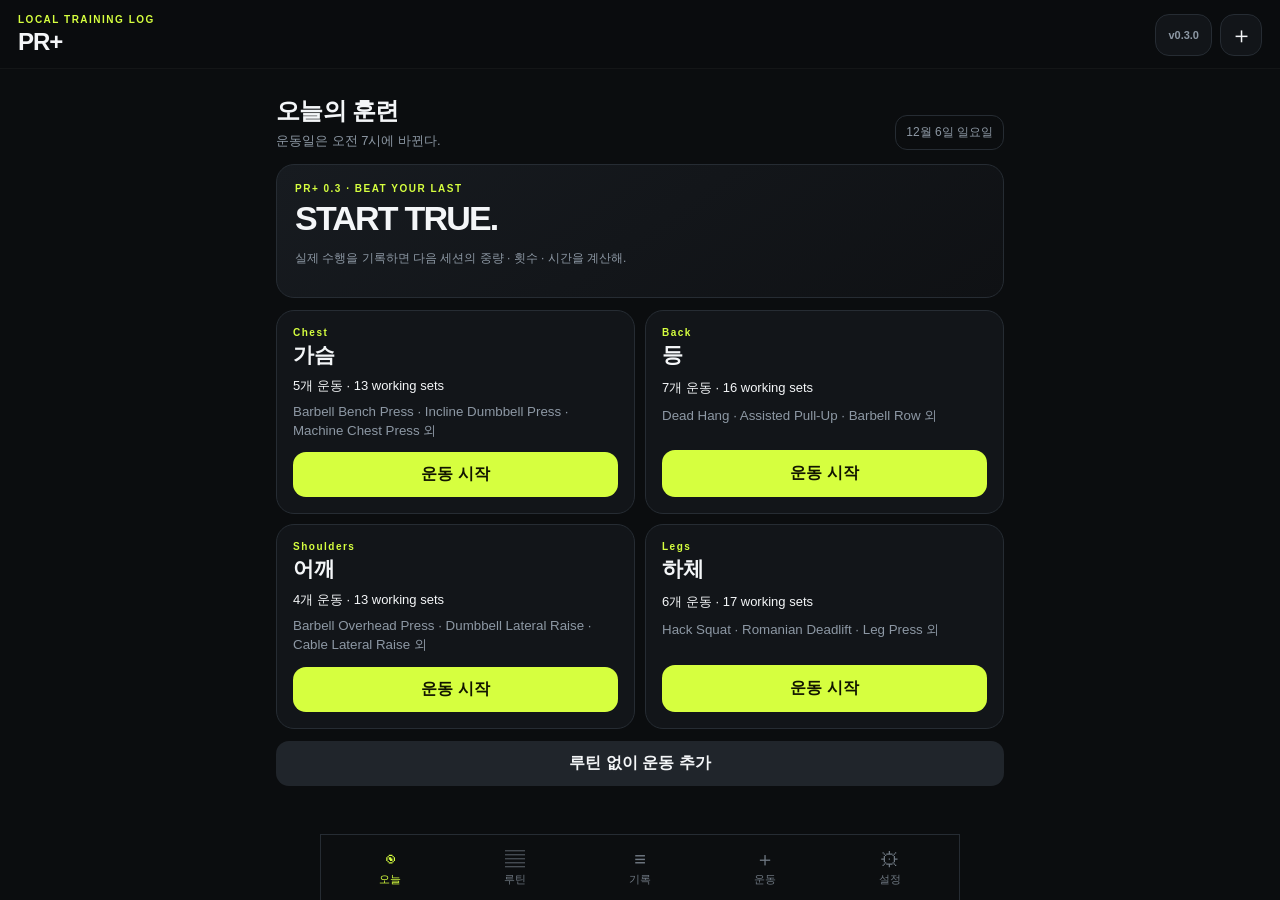
==== commit b7ebc032: "v0.3.0" ====
--- a/pr-plus/index.html
+++ b/pr-plus/index.html
@@ -23,7 +23,7 @@
         <h1>PR+</h1>
       </div>
       <div class="topbar-actions">
-        <button id="versionBtn" class="version-pill" aria-label="업데이트 확인">v0.2.1</button>
+        <button id="versionBtn" class="version-pill" aria-label="업데이트 확인">v0.3.0</button>
         <button id="installBtn" class="icon-btn" aria-label="앱 설치 안내">＋</button>
       </div>
     </header>
@@ -108,6 +108,20 @@
     </div>
   </dialog>
 
+  <dialog id="feedbackDialog" class="sheet-dialog">
+    <div class="sheet feedback-sheet">
+      <div class="sheet-handle"></div>
+      <div class="sheet-title-row">
+        <div><p class="eyebrow">GPT FEEDBACK</p><h2>운동 기록 프롬프트</h2></div>
+        <button id="closeFeedbackDialog" class="ghost-btn">닫기</button>
+      </div>
+      <p id="feedbackPromptRange" class="muted small"></p>
+      <textarea id="feedbackPrompt" class="text-input feedback-prompt" readonly aria-label="GPT 상담용 운동 기록"></textarea>
+      <p class="feedback-privacy">이 텍스트는 기기 안에서만 만들어져. 복사하기 전에는 어디에도 전송되지 않아.</p>
+      <button id="copyFeedbackPrompt" class="primary-btn wide">텍스트 복사</button>
+    </div>
+  </dialog>
+
   <dialog id="installDialog" class="sheet-dialog">
     <div class="sheet">
       <div class="sheet-handle"></div>
--- a/pr-plus/styles.css
+++ b/pr-plus/styles.css
@@ -93,6 +93,7 @@
 .done-check { appearance: none; width: 25px; height: 25px; border: 1px solid #404850; border-radius: 8px; background: var(--surface-2); display: inline-grid; place-items: center; }
 .done-check:checked { background: var(--accent); border-color: var(--accent); }
 .done-check:checked::after { content: "✓"; color: var(--accent-ink); font-weight: 900; }
+.set-remove-btn { width: 27px; height: 27px; border: 1px solid var(--line); border-radius: 9px; background: var(--surface-2); color: #ff8585; font-size: 17px; line-height: 1; }
 .exercise-actions { display: flex; gap: 8px; padding: 10px 15px 14px; }
 .exercise-actions button { flex: 1; }
 .exercise-actions .ghost-btn { padding-left: 5px; padding-right: 5px; font-size: 10px; }
@@ -157,7 +158,16 @@
 .routine-start-card small { min-height: 30px; color: var(--muted); line-height: 1.4; }
 .routine-start-card .primary-btn { margin-top: 4px; }
 .manual-start { margin-top: 12px; }
-.session-title-row { display: flex; gap: 7px; margin-bottom: 10px; }
+.session-title-row { display: flex; justify-content: space-between; align-items: center; gap: 10px; margin-bottom: 10px; }
+.session-title-row > div { display: flex; flex-wrap: wrap; gap: 7px; }
+.active-edit-btn { border: 1px solid rgba(214,255,63,.4); color: var(--accent); }
+.session-edit-banner { margin: -2px 0 12px; padding: 10px 12px; border-radius: 12px; background: rgba(214,255,63,.08); color: #d7e99a; font-size: 10px; line-height: 1.45; }
+.session-order-bar { display: flex; justify-content: space-between; align-items: center; gap: 8px; padding: 9px 12px; border-bottom: 1px solid var(--line); background: rgba(214,255,63,.055); }
+.session-order-bar > span { color: var(--muted); font-size: 9px; white-space: nowrap; }
+.session-order-bar > div { display: flex; gap: 5px; }
+.session-order-bar button { border: 1px solid var(--line); border-radius: 9px; padding: 7px 8px; background: var(--surface-2); color: var(--text); font-size: 9px; }
+.session-order-bar button:disabled { opacity: .3; }
+.session-order-bar .remove-session-exercise { color: #ff9494; }
 .baseline-banner { display: grid; gap: 3px; margin: 0 0 12px; padding: 12px 14px; border: 1px solid rgba(214,255,63,.2); border-radius: 14px; background: rgba(214,255,63,.06); }
 .baseline-banner b { color: var(--accent); font-size: 12px; }
 .baseline-banner span { color: var(--muted); font-size: 11px; }
@@ -195,6 +205,12 @@
 .history-edit-btn { justify-self: start; margin-top: 3px; }
 .history-more { margin: 2px 0 14px; }
 .history-end { text-align: center; margin: 12px 0 20px; }
+.history-period-card { display: grid; gap: 10px; margin-bottom: 14px; }
+.period-tabs { display: grid; grid-template-columns: repeat(4,1fr); gap: 7px; }
+.period-tabs .filter-chip { width: 100%; }
+.period-navigator { display: grid; grid-template-columns: 42px minmax(0,1fr) 42px; align-items: center; gap: 8px; }
+.period-navigator b { overflow: hidden; text-overflow: ellipsis; text-align: center; font-size: 13px; white-space: nowrap; }
+.period-navigator button { font-size: 20px; padding: 6px; }
 .history-detail b { font-size: 11px; }
 .history-detail span { color: var(--muted); font-size: 10px; line-height: 1.45; }
 .subsection-head { margin: 25px 2px 12px; }
@@ -233,6 +249,9 @@
 .trend-head { display: flex; justify-content: space-between; align-items: center; gap: 10px; }
 .trend-head p { margin: 0; }
 .trend-head b { font-size: 14px; }
+.trend-head > div { display: grid; gap: 3px; }
+.trend-head small { color: var(--muted); font-size: 9px; }
+.exercise-trend-picker { display: grid; grid-template-columns: minmax(0,1fr) auto; gap: 8px; margin-bottom: 12px; }
 .limitation-badge { color: #ffcf7a; background: rgba(255,185,70,.1); }
 .edit-log-list { display: grid; gap: 11px; }
 .edit-log { display: grid; gap: 10px; padding: 13px; border: 1px solid var(--line); border-radius: 15px; background: var(--surface-2); }
@@ -250,6 +269,9 @@
 .session-edit-actions { display: grid; grid-template-columns: repeat(2,1fr); gap: 8px; margin-top: 14px; }
 .session-edit-actions > :only-child { grid-column: 1 / -1; }
 .compact-empty { margin: 0; padding: 22px 12px; }
+.feedback-sheet { max-height: 90dvh; }
+.feedback-prompt { min-height: 52dvh; margin: 12px 0 10px; resize: vertical; font-family: ui-monospace, SFMono-Regular, Menlo, monospace; font-size: 12px; line-height: 1.55; }
+.feedback-privacy { margin: 0 0 12px; color: var(--muted); font-size: 10px; line-height: 1.45; }
 .metric-row { width: 100%; display: flex; justify-content: space-between; align-items: center; gap: 12px; padding: 12px 0; border: 0; border-bottom: 1px solid var(--line); background: transparent; color: var(--text); text-align: left; }
 .metric-row:last-child { border-bottom: 0; }
 .metric-row span { display: grid; gap: 3px; }
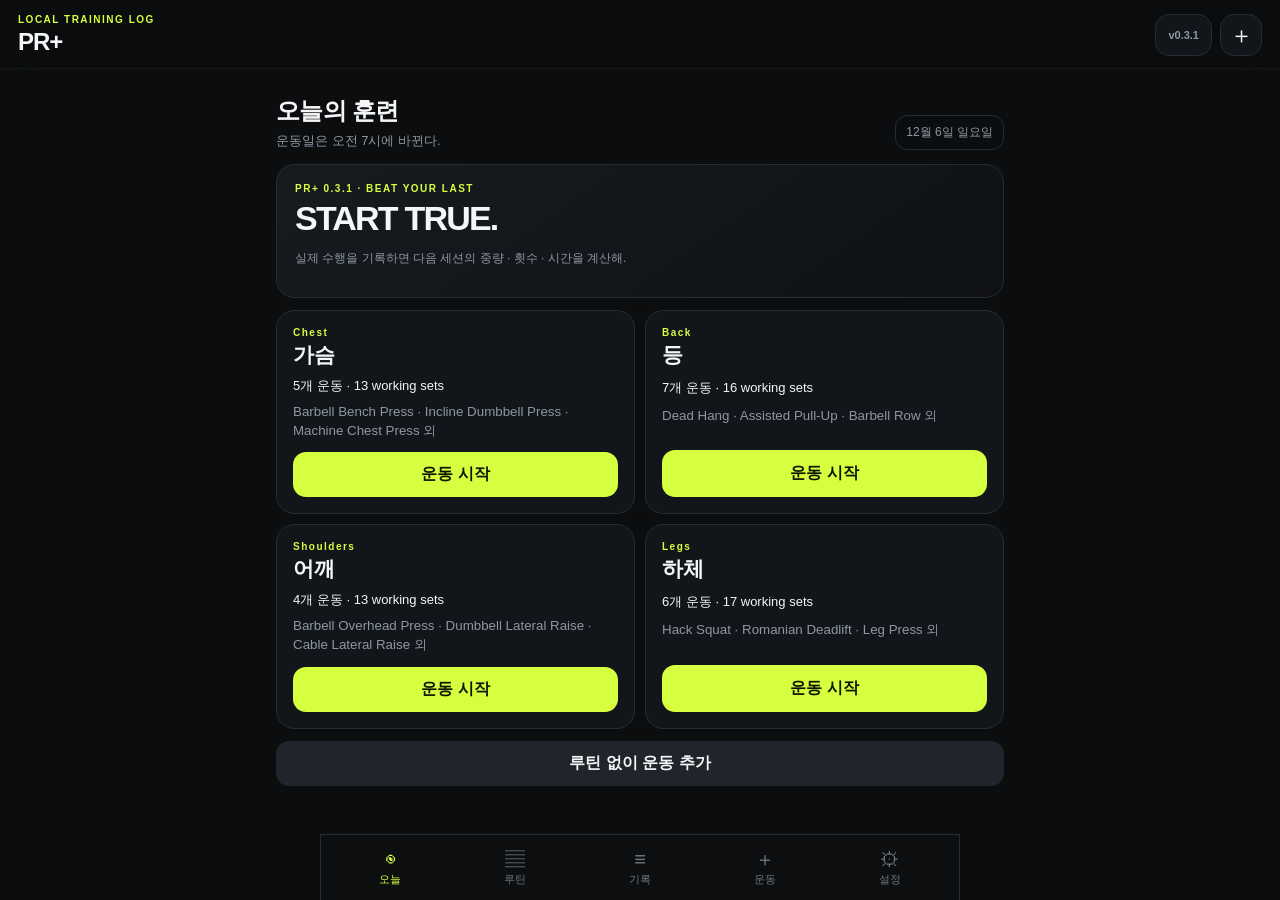
==== commit f4e988ee: "v0.3.1" ====
--- a/pr-plus/index.html
+++ b/pr-plus/index.html
@@ -23,7 +23,7 @@
         <h1>PR+</h1>
       </div>
       <div class="topbar-actions">
-        <button id="versionBtn" class="version-pill" aria-label="업데이트 확인">v0.3.0</button>
+        <button id="versionBtn" class="version-pill" aria-label="업데이트 확인">v0.3.1</button>
         <button id="installBtn" class="icon-btn" aria-label="앱 설치 안내">＋</button>
       </div>
     </header>
@@ -80,6 +80,9 @@
         <label>중량 방식
           <select id="customLoadMode" class="text-input"><option value="external">외부 중량</option><option value="assistance">보조 중량</option><option value="bodyweight">맨몸 / 추가 중량</option><option value="none">중량 없음</option></select>
         </label>
+        <label>중량 표시 기준
+          <select id="customWeightBasis" class="text-input"><option value="">미지정</option><option value="total">총 중량</option><option value="per_hand">한 손 기준</option><option value="per_side">한쪽 기준</option><option value="machine_stack">머신 스택</option></select>
+        </label>
         <label id="customTargetRangeLabel">반복 범위<input id="customTargetRange" class="text-input" value="8-12" inputmode="numeric" /></label>
       </div>
       <button id="createExerciseBtn" type="button" class="primary-btn wide">운동 생성</button>
@@ -112,13 +115,28 @@
     <div class="sheet feedback-sheet">
       <div class="sheet-handle"></div>
       <div class="sheet-title-row">
-        <div><p class="eyebrow">GPT FEEDBACK</p><h2>운동 기록 프롬프트</h2></div>
+        <div><p class="eyebrow">GPT COACH · PROTOCOL 1.1</p><h2>GPT 코치 요청문</h2></div>
         <button id="closeFeedbackDialog" class="ghost-btn">닫기</button>
       </div>
       <p id="feedbackPromptRange" class="muted small"></p>
-      <textarea id="feedbackPrompt" class="text-input feedback-prompt" readonly aria-label="GPT 상담용 운동 기록"></textarea>
+      <textarea id="feedbackPrompt" class="text-input feedback-prompt" readonly aria-label="GPT 코치용 운동 기록"></textarea>
       <p class="feedback-privacy">이 텍스트는 기기 안에서만 만들어져. 복사하기 전에는 어디에도 전송되지 않아.</p>
       <button id="copyFeedbackPrompt" class="primary-btn wide">텍스트 복사</button>
+    </div>
+  </dialog>
+
+  <dialog id="coachImportDialog" class="sheet-dialog">
+    <div class="sheet coach-import-sheet">
+      <div class="sheet-handle"></div>
+      <div class="sheet-title-row">
+        <div><p class="eyebrow">GPT COACH · PROTOCOL 1.1</p><h2>GPT 추천 붙여넣기</h2></div>
+        <button id="closeCoachImportDialog" class="ghost-btn">닫기</button>
+      </div>
+      <p class="muted small">GPT 답변의 PRPLUS_COACH_PLAN 시작 표식부터 종료 표식까지 붙여넣어.</p>
+      <textarea id="coachPlanInput" class="text-input coach-plan-input" aria-label="GPT 추천 계획" placeholder="<<<PRPLUS_COACH_PLAN>>>&#10;{ ... }&#10;<<<END_PRPLUS_COACH_PLAN>>>"></textarea>
+      <button id="validateCoachPlan" class="secondary-btn wide">계획 검증</button>
+      <div id="coachPlanPreview" class="coach-plan-preview"></div>
+      <button id="saveCoachPlan" class="primary-btn wide hidden">검증한 추천 저장</button>
     </div>
   </dialog>
 
--- a/pr-plus/styles.css
+++ b/pr-plus/styles.css
@@ -86,6 +86,8 @@
 .set-table th { color: #67717c; font-size: 10px; text-transform: uppercase; letter-spacing: .8px; font-weight: 700; padding: 10px 5px 5px; }
 .set-table td { padding: 6px 5px; text-align: center; }
 .set-num { width: 30px; color: var(--muted); font-size: 12px; }
+.set-num > b { display: block; margin-bottom: 3px; }
+.set-role-select { width: 38px; border: 1px solid var(--line); border-radius: 7px; padding: 3px 1px; background: var(--surface-2); color: var(--muted); font-size: 8px; }
 .set-input { width: 100%; min-width: 0; text-align: center; border: 1px solid var(--line); border-radius: 11px; background: var(--surface-2); color: var(--text); padding: 11px 5px; outline: none; font-size: 16px; }
 .set-input:focus { border-color: #697a25; box-shadow: 0 0 0 2px rgba(214,255,63,.08); }
 .timer-set-btn { min-width: 50px; border: 1px solid var(--line); border-radius: 10px; padding: 10px 6px; background: var(--surface-3); color: var(--text); font-size: 10px; font-weight: 800; }
@@ -98,9 +100,28 @@
 .exercise-actions button { flex: 1; }
 .exercise-actions .ghost-btn { padding-left: 5px; padding-right: 5px; font-size: 10px; }
 .baseline-note { margin: 0 15px 14px; padding: 11px 12px; border-radius: 12px; background: rgba(214,255,63,.08); color: #dff783; font-size: 12px; line-height: 1.45; }
+.coach-target-panel { display: grid; gap: 7px; margin: 10px 15px 4px; padding: 12px; border: 1px solid rgba(129,174,255,.28); border-radius: 13px; background: rgba(78,126,211,.08); }
+.coach-target-panel > div { display: flex; justify-content: space-between; gap: 8px; }
+.coach-target-panel b { color: #9ec3ff; font-size: 10px; letter-spacing: .8px; }
+.coach-target-panel > div span, .coach-target-panel small { color: var(--muted); font-size: 9px; }
+.coach-target-panel p { display: grid; grid-template-columns: 42px minmax(0,1fr); gap: 7px; margin: 0; font-size: 10px; }
+.coach-target-panel p strong { color: #9ec3ff; }
+.gpt-session-banner { display: grid; gap: 3px; margin: 0 0 12px; padding: 11px 13px; border: 1px solid rgba(129,174,255,.28); border-radius: 13px; background: rgba(78,126,211,.08); }
+.gpt-session-banner b { color: #9ec3ff; font-size: 11px; }
+.gpt-session-banner span { color: var(--muted); font-size: 10px; }
 .session-actions { display: grid; gap: 10px; margin: 16px 0 4px; }
 .session-note { display: grid; gap: 7px; margin-top: 15px; color: var(--muted); font-size: 11px; }
 .session-note textarea, .detail-form textarea { min-height: 76px; resize: vertical; }
+.symptom-section { display: grid; gap: 9px; margin-top: 14px; padding: 13px; border: 1px solid rgba(255,155,92,.18); border-radius: 15px; background: rgba(255,125,65,.045); }
+.symptom-head { display: flex; justify-content: space-between; align-items: center; gap: 9px; }
+.symptom-head > div { display: grid; gap: 3px; }
+.symptom-head b { font-size: 12px; }
+.symptom-head span { color: var(--muted); font-size: 9px; }
+.symptom-row { display: grid; grid-template-columns: 1fr 1fr 54px auto; gap: 6px; align-items: end; }
+.symptom-row > :nth-child(4) { grid-column: 1 / 4; }
+.symptom-row label { display: grid; gap: 3px; color: var(--muted); font-size: 8px; }
+.symptom-row .text-input { min-width: 0; padding: 9px 7px; font-size: 13px; }
+.symptom-row .remove-item-btn { margin-bottom: 4px; }
 .stats-grid { display: grid; grid-template-columns: repeat(2,1fr); gap: 10px; margin-bottom: 14px; }
 .stat-card { background: var(--surface); border: 1px solid var(--line); border-radius: 15px; padding: 14px; }
 .stat-card b { display: block; font-size: 22px; margin-top: 4px; }
@@ -261,6 +282,8 @@
 .edit-sets { display: grid; gap: 8px; }
 .edit-set-row { display: grid; grid-template-columns: 20px repeat(3,minmax(0,1fr)) auto auto; align-items: end; gap: 5px; }
 .edit-set-row > b { align-self: center; color: var(--muted); font-size: 11px; text-align: center; }
+.edit-set-role { display: grid; justify-items: center; gap: 3px; }
+.edit-set-role b { color: var(--muted); font-size: 10px; }
 .edit-set-row label { min-width: 0; display: grid; gap: 3px; color: var(--muted); font-size: 8px; }
 .edit-set-row .set-input { padding: 9px 3px; }
 .edit-done { justify-items: center; }
@@ -272,6 +295,34 @@
 .feedback-sheet { max-height: 90dvh; }
 .feedback-prompt { min-height: 52dvh; margin: 12px 0 10px; resize: vertical; font-family: ui-monospace, SFMono-Regular, Menlo, monospace; font-size: 12px; line-height: 1.55; }
 .feedback-privacy { margin: 0 0 12px; color: var(--muted); font-size: 10px; line-height: 1.45; }
+.coach-section-head { display: flex; justify-content: space-between; align-items: end; gap: 10px; margin-top: 0; }
+.coach-plan-list, .coach-session-list { display: grid; gap: 11px; }
+.coach-plan-card { display: grid; gap: 12px; margin-bottom: 14px; }
+.coach-plan-head, .coach-session-head { display: flex; justify-content: space-between; align-items: flex-start; gap: 10px; }
+.coach-plan-head h3, .coach-session-head h4 { margin: 2px 0 3px; }
+.coach-plan-head > div:last-child { display: grid; justify-items: end; gap: 6px; }
+.coach-plan-head span, .coach-session-head time { color: var(--muted); font-size: 9px; }
+.coach-message { margin: 0; color: #dce6f7; font-size: 12px; line-height: 1.5; }
+.coach-session-card { display: grid; gap: 8px; padding: 13px; border: 1px solid rgba(129,174,255,.18); border-radius: 14px; background: rgba(78,126,211,.05); }
+.coach-session-card p, .coach-session-card small { margin: 0; color: var(--muted); font-size: 10px; line-height: 1.45; }
+.coach-alerts { display: grid; gap: 6px; }
+.coach-alerts p { margin: 0; padding: 9px 10px; border-radius: 10px; font-size: 10px; line-height: 1.45; }
+.coach-alerts .warning { background: rgba(255,168,76,.1); color: #ffc987; }
+.coach-alerts .question { background: rgba(129,174,255,.1); color: #b8d3ff; }
+.coach-needs-input { padding: 11px; border-radius: 11px; background: var(--surface-2); color: var(--muted); font-size: 10px; line-height: 1.5; }
+.coach-import-sheet { max-height: 92dvh; }
+.coach-plan-input { min-height: 26dvh; margin: 12px 0 9px; resize: vertical; font-family: ui-monospace, SFMono-Regular, Menlo, monospace; font-size: 11px; line-height: 1.45; }
+.coach-plan-preview { display: grid; gap: 10px; margin: 12px 0; }
+.coach-preview-summary h3 { margin: 7px 0 4px; }
+.coach-preview-summary p { margin: 0; color: var(--muted); font-size: 11px; line-height: 1.45; }
+.coach-preview-session { display: grid; gap: 8px; padding: 12px; border: 1px solid var(--line); border-radius: 13px; background: var(--surface-2); }
+.coach-preview-session > span, .coach-preview-session small, .coach-preview-session p { color: var(--muted); font-size: 9px; line-height: 1.45; }
+.coach-preview-session > div { display: grid; gap: 2px; padding-top: 7px; border-top: 1px solid var(--line); }
+.coach-preview-session p { margin: 2px 0 0; }
+.coach-import-error { padding: 12px; border: 1px solid rgba(255,100,100,.25); border-radius: 12px; background: rgba(255,100,100,.07); }
+.coach-import-error b { color: #ff9a9a; }
+.coach-import-error p { margin: 5px 0 0; color: var(--muted); font-size: 10px; }
+.coach-profile-form textarea { min-height: 72px; resize: vertical; }
 .metric-row { width: 100%; display: flex; justify-content: space-between; align-items: center; gap: 12px; padding: 12px 0; border: 0; border-bottom: 1px solid var(--line); background: transparent; color: var(--text); text-align: left; }
 .metric-row:last-child { border-bottom: 0; }
 .metric-row span { display: grid; gap: 3px; }
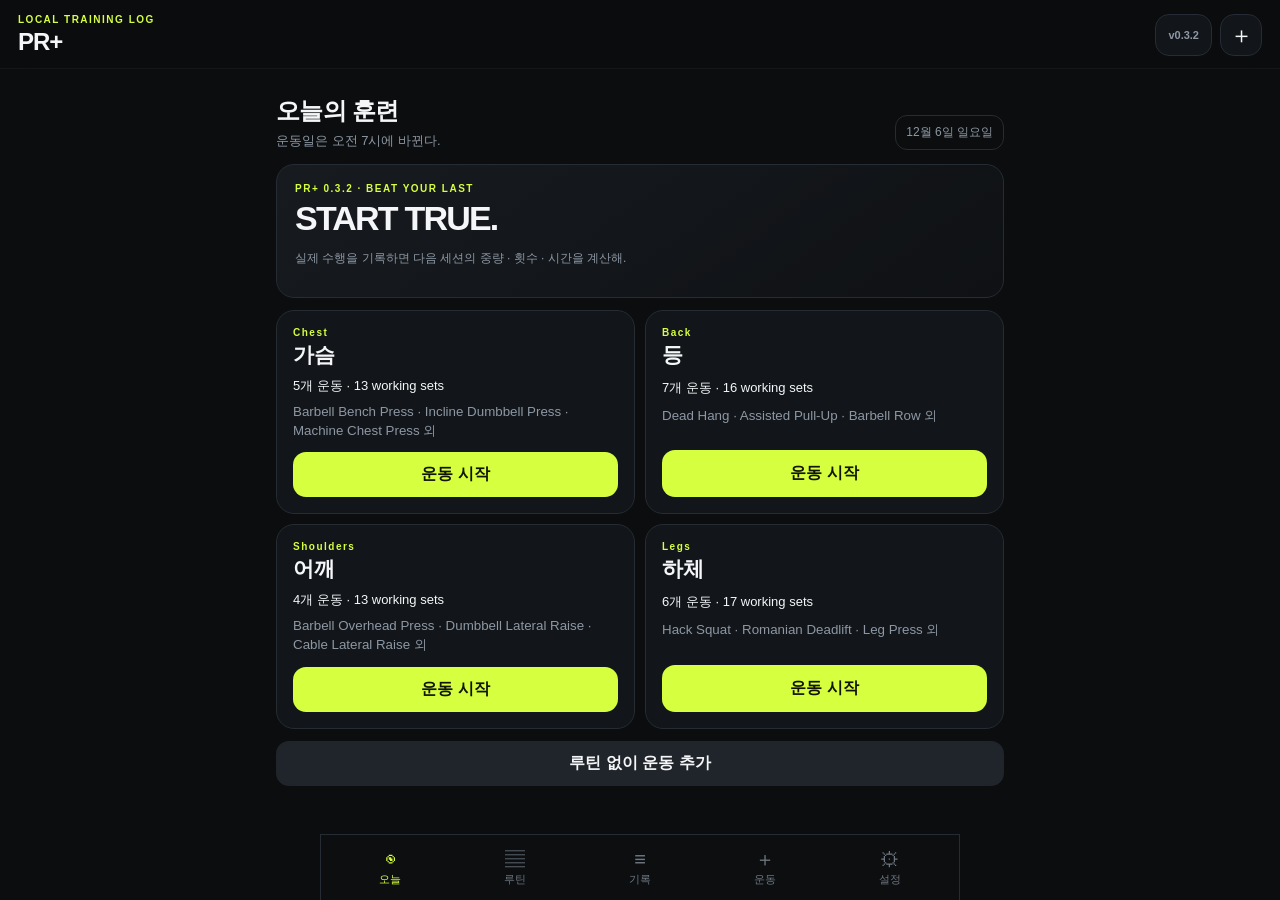
==== commit 6377b228: "v0.3.2" ====
--- a/pr-plus/index.html
+++ b/pr-plus/index.html
@@ -23,7 +23,7 @@
         <h1>PR+</h1>
       </div>
       <div class="topbar-actions">
-        <button id="versionBtn" class="version-pill" aria-label="업데이트 확인">v0.3.1</button>
+        <button id="versionBtn" class="version-pill" aria-label="업데이트 확인">v0.3.2</button>
         <button id="installBtn" class="icon-btn" aria-label="앱 설치 안내">＋</button>
       </div>
     </header>
--- a/pr-plus/styles.css
+++ b/pr-plus/styles.css
@@ -108,7 +108,8 @@
 .coach-target-panel p strong { color: #9ec3ff; }
 .gpt-session-banner { display: grid; gap: 3px; margin: 0 0 12px; padding: 11px 13px; border: 1px solid rgba(129,174,255,.28); border-radius: 13px; background: rgba(78,126,211,.08); }
 .gpt-session-banner b { color: #9ec3ff; font-size: 11px; }
-.gpt-session-banner span { color: var(--muted); font-size: 10px; }
+.gpt-session-banner span { color: #d8e6ff; font-size: 10px; }
+.gpt-session-banner small { color: var(--muted); font-size: 9px; }
 .session-actions { display: grid; gap: 10px; margin: 16px 0 4px; }
 .session-note { display: grid; gap: 7px; margin-top: 15px; color: var(--muted); font-size: 11px; }
 .session-note textarea, .detail-form textarea { min-height: 76px; resize: vertical; }
@@ -305,6 +306,7 @@
 .coach-message { margin: 0; color: #dce6f7; font-size: 12px; line-height: 1.5; }
 .coach-session-card { display: grid; gap: 8px; padding: 13px; border: 1px solid rgba(129,174,255,.18); border-radius: 14px; background: rgba(78,126,211,.05); }
 .coach-session-card p, .coach-session-card small { margin: 0; color: var(--muted); font-size: 10px; line-height: 1.45; }
+.coach-schedule-note { padding: 8px 9px; border-radius: 9px; background: rgba(129,174,255,.08); color: #b8d3ff; font-size: 9px; line-height: 1.4; }
 .coach-alerts { display: grid; gap: 6px; }
 .coach-alerts p { margin: 0; padding: 9px 10px; border-radius: 10px; font-size: 10px; line-height: 1.45; }
 .coach-alerts .warning { background: rgba(255,168,76,.1); color: #ffc987; }
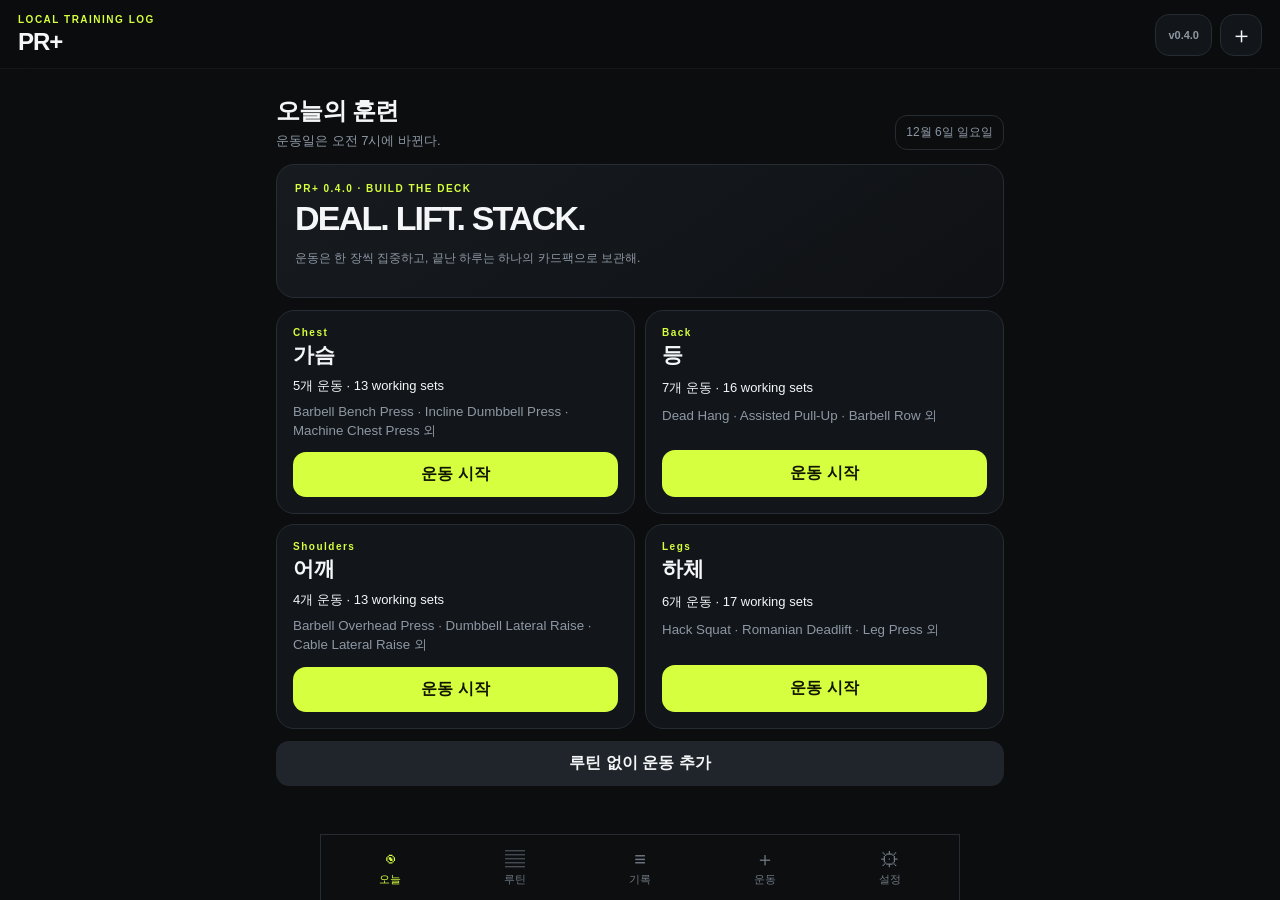
==== commit 59ddfab6: "v0.4.0" ====
--- a/pr-plus/index.html
+++ b/pr-plus/index.html
@@ -23,7 +23,7 @@
         <h1>PR+</h1>
       </div>
       <div class="topbar-actions">
-        <button id="versionBtn" class="version-pill" aria-label="업데이트 확인">v0.3.2</button>
+        <button id="versionBtn" class="version-pill" aria-label="업데이트 확인">v0.4.0</button>
         <button id="installBtn" class="icon-btn" aria-label="앱 설치 안내">＋</button>
       </div>
     </header>
--- a/pr-plus/styles.css
+++ b/pr-plus/styles.css
@@ -350,5 +350,169 @@
 .inline-number { display: flex; align-items: center; gap: 5px; }
 .inline-number input { width: 75px; border: 1px solid var(--line); border-radius: 10px; padding: 9px; background: var(--surface-2); color: var(--text); font-size: 16px; text-align: right; }
 .inline-number span { color: var(--muted); font-size: 11px; }
+
+/* v0.4 workout card deck */
+.workout-deck { margin: 2px -8px 10px; overflow: hidden; padding: 5px 8px 10px; }
+.deck-status { display: flex; justify-content: space-between; align-items: end; gap: 18px; padding: 0 10px 11px; }
+.deck-status p { margin-bottom: 2px; }
+.deck-status > div:first-child > b { font-size: 20px; font-variant-numeric: tabular-nums; }
+.deck-session-progress { width: min(180px, 55%); display: grid; gap: 6px; justify-items: end; }
+.deck-session-progress span { color: var(--muted); font-size: 9px; font-weight: 750; }
+.deck-session-progress i { width: 100%; height: 4px; overflow: hidden; border-radius: 99px; background: #242a30; }
+.deck-session-progress i b { display: block; height: 100%; border-radius: inherit; background: linear-gradient(90deg, #789318, var(--accent)); transition: width .35s ease; }
+.workout-deck-stage { position: relative; min-height: 260px; touch-action: pan-y; perspective: 1200px; }
+.workout-active-card { position: relative; z-index: 6; width: calc(100% - 34px); margin: 0 auto; transform-origin: 50% 92%; filter: drop-shadow(0 22px 25px rgba(0,0,0,.42)); }
+.workout-active-card .exercise-card { margin: 0; border-color: #343c44; background: linear-gradient(152deg, #171b20 0%, #101317 48%, #171b20 100%); box-shadow: inset 0 1px rgba(255,255,255,.035); }
+.workout-active-card .exercise-head { position: relative; overflow: hidden; }
+.workout-active-card .exercise-head::after { content: "ACTIVE CARD"; position: absolute; right: -18px; bottom: 8px; color: rgba(214,255,63,.07); font-size: 28px; font-weight: 950; letter-spacing: -1px; transform: rotate(-5deg); pointer-events: none; }
+.deck-side { position: absolute; z-index: 2; top: 17px; bottom: 18px; width: calc(100% - 34px); pointer-events: none; }
+.deck-side-left { left: 17px; }
+.deck-side-right { right: 17px; }
+.deck-peek-card { position: absolute; inset: 0; overflow: hidden; border: 1px solid #323941; border-radius: var(--radius); background: linear-gradient(145deg, #20252b, #111419); box-shadow: 0 12px 24px rgba(0,0,0,.32); }
+.deck-side-left .deck-peek-card { transform: translateX(var(--deck-x)) translateY(var(--deck-y)) rotate(var(--deck-rotation)) scale(var(--deck-scale)); transform-origin: right center; }
+.deck-side-right .deck-peek-card { transform: translateX(var(--deck-x)) translateY(var(--deck-y)) rotate(var(--deck-rotation)) scale(var(--deck-scale)); transform-origin: left center; }
+.deck-peek-card i { position: absolute; top: 42px; color: #6f7b86; font-size: 8px; font-style: normal; font-weight: 850; letter-spacing: .4px; writing-mode: vertical-rl; text-transform: uppercase; }
+.deck-side-left .deck-peek-card i { left: 3px; transform: rotate(180deg); }
+.deck-side-right .deck-peek-card i { right: 3px; }
+.deck-remaining { position: absolute; z-index: 8; top: 10px; padding: 4px 6px; border: 1px solid #343c44; border-radius: 7px; background: #12161a; color: #8d98a4; font-size: 8px; font-weight: 850; }
+.deck-side-left .deck-remaining { left: -3px; transform: translateX(-50%); }
+.deck-side-right .deck-remaining { right: -3px; transform: translateX(50%); }
+.deck-controls { display: grid; grid-template-columns: 40px minmax(0,1fr) 40px; align-items: center; gap: 10px; margin-top: 13px; padding: 0 14px; }
+.deck-arrow { width: 40px; height: 38px; border: 1px solid var(--line); border-radius: 12px; background: #171b20; color: var(--text); font-size: 25px; line-height: 1; }
+.deck-dots { display: flex; justify-content: center; gap: 6px; overflow: hidden; }
+.deck-dot { width: 7px; height: 7px; flex: 0 0 auto; border: 0; border-radius: 99px; padding: 0; background: #343b43; transition: width .2s, background .2s; }
+.deck-dot.has-work { background: #718126; }
+.deck-dot.active { width: 24px; background: var(--accent); }
+.deck-hint { margin: 7px 0 0; color: #69737d; font-size: 9px; text-align: center; }
+.workout-active-card.deal-out-left { animation: deal-out-left .26s cubic-bezier(.4,0,.8,.4) forwards; }
+.workout-active-card.deal-out-right { animation: deal-out-right .26s cubic-bezier(.4,0,.8,.4) forwards; }
+@keyframes deal-out-left { to { opacity: 0; transform: translate3d(-78%, 18px, -120px) rotate(-12deg) scale(.92); } }
+@keyframes deal-out-right { to { opacity: 0; transform: translate3d(78%, 18px, -120px) rotate(12deg) scale(.92); } }
+
+/* Sealed pack shown after finishing today's workout */
+.completed-pack-scene { position: relative; display: grid; justify-items: center; padding: 16px 0 6px; }
+.pack-shadow { position: absolute; top: 330px; width: 70%; height: 36px; border-radius: 50%; background: rgba(0,0,0,.65); filter: blur(18px); }
+.sealed-session-pack { position: relative; z-index: 2; width: min(82vw, 330px); aspect-ratio: .72; display: grid; grid-template-rows: auto 1fr auto auto auto; overflow: hidden; border: 1px solid #414a52; border-radius: 20px 20px 25px 25px; padding: 18px; background: radial-gradient(circle at 15% 10%, rgba(214,255,63,.16), transparent 23%), repeating-linear-gradient(96deg, transparent 0 3px, rgba(255,255,255,.015) 3px 4px), linear-gradient(145deg, #242a30, #0d1013 58%, #1d2328); color: var(--text); text-align: left; box-shadow: inset 0 0 0 4px #111519, inset 0 0 0 5px #333b43, 0 26px 50px rgba(0,0,0,.55); transform: rotate(-1.4deg); transition: transform .3s ease, box-shadow .3s ease; }
+.sealed-session-pack::before, .sealed-session-pack::after { content: ""; position: absolute; left: 8px; right: 8px; height: 10px; background: repeating-linear-gradient(90deg, #171b1f 0 8px, #3d464e 8px 11px); opacity: .85; }
+.sealed-session-pack::before { top: 5px; border-radius: 14px 14px 2px 2px; }
+.sealed-session-pack::after { bottom: 5px; border-radius: 2px 2px 18px 18px; }
+.sealed-session-pack:active { transform: rotate(0) scale(.98); }
+.pack-topline { display: flex; justify-content: space-between; align-items: center; padding-top: 7px; }
+.pack-topline b { color: var(--accent); font-size: 23px; letter-spacing: -1px; }
+.pack-topline em { color: #77828c; font-size: 8px; font-style: normal; font-weight: 850; letter-spacing: 1px; }
+.pack-date { align-self: center; display: grid; }
+.pack-date strong { font-size: 110px; line-height: .82; letter-spacing: -8px; color: transparent; -webkit-text-stroke: 1px rgba(214,255,63,.9); text-shadow: 0 0 30px rgba(214,255,63,.08); }
+.pack-date i { margin: 12px 0 0 5px; color: #a9b3bc; font-size: 11px; font-style: normal; font-weight: 800; letter-spacing: 1.4px; }
+.pack-routine { overflow: hidden; color: #eef2f4; font-size: 20px; font-weight: 900; letter-spacing: -.5px; text-overflow: ellipsis; white-space: nowrap; }
+.pack-summary { margin-top: 4px; color: var(--accent); font-size: 8px; font-weight: 850; letter-spacing: .6px; }
+.pack-card-spines { position: relative; height: 42px; margin: 13px 0 9px; }
+.pack-card-spines i { position: absolute; left: var(--spine-left); right: var(--spine-right); top: var(--spine-top); height: 30px; overflow: hidden; border: 1px solid #374049; border-radius: 5px; padding: 6px 8px; background: #15191d; color: #78838c; font-size: 7px; font-style: normal; font-weight: 750; text-overflow: ellipsis; white-space: nowrap; }
+.pack-open-label { align-self: end; color: #89949e; font-size: 8px; font-weight: 900; letter-spacing: 1.2px; text-align: right; }
+.completed-pack-copy { position: relative; z-index: 3; margin: 26px auto 12px; text-align: center; }
+.completed-pack-copy h3 { margin: 4px 0 5px; font-size: 18px; }
+.completed-pack-copy p:last-child { max-width: 330px; margin: 0; color: var(--muted); font-size: 11px; line-height: 1.5; }
+.completed-pack-actions { width: min(100%, 360px); display: grid; grid-template-columns: 1fr auto; gap: 7px; }
+
+/* Full-screen card collecting sequence */
+.pack-completion-overlay { position: fixed; z-index: 120; inset: 0; display: grid; place-items: center; overflow: hidden; background: rgba(5,7,8,.9); backdrop-filter: blur(12px); opacity: 0; transition: opacity .18s; pointer-events: none; }
+.pack-completion-overlay.is-running { opacity: 1; }
+.pack-animation-title { position: absolute; top: calc(14% + env(safe-area-inset-top, 0px)); display: grid; justify-items: center; gap: 5px; transform: translateY(-12px); opacity: 0; transition: .35s .1s; }
+.pack-completion-overlay.is-running .pack-animation-title { transform: translateY(0); opacity: 1; }
+.pack-animation-title span { color: var(--accent); font-size: 10px; font-weight: 900; letter-spacing: 2px; }
+.pack-animation-title b { color: #8c969f; font-size: 11px; }
+.pack-animation-cards { position: relative; width: min(80vw, 330px); height: 340px; }
+.packing-card { position: absolute; inset: 0; display: grid; align-content: space-between; border: 1px solid #48515a; border-radius: 20px; padding: 18px; background: linear-gradient(145deg, #242a30, #111519); box-shadow: 0 20px 45px rgba(0,0,0,.5); transform: translate(var(--spread), calc(-80px - var(--lift))) rotate(var(--rotation)); opacity: 0; }
+.packing-card span { color: var(--accent); font-size: 14px; font-weight: 900; }
+.packing-card b { overflow: hidden; font-size: 17px; text-overflow: ellipsis; white-space: nowrap; }
+.pack-completion-overlay.is-running .packing-card { animation: gather-card .75s cubic-bezier(.22,.8,.25,1) var(--gather-delay) forwards, seal-card .48s cubic-bezier(.5,0,.8,.35) var(--seal-delay) forwards; }
+@keyframes gather-card { 0% { opacity: 0; transform: translate(var(--spread), calc(-80px - var(--lift))) rotate(var(--rotation)); } 55% { opacity: 1; } 100% { opacity: 1; transform: translate(0, 0) rotate(0); } }
+@keyframes seal-card { to { opacity: .15; transform: translateY(120px) scale(.38,.12); filter: blur(2px); } }
+.pack-animation-target { position: absolute; bottom: 17%; width: min(70vw, 285px); height: 92px; display: grid; align-content: center; justify-items: center; gap: 3px; border: 1px solid #4c565e; border-radius: 13px; background: linear-gradient(145deg, #252c31, #0f1316); box-shadow: inset 0 0 0 4px #151a1e, 0 24px 50px #000; transform: translateY(90px) scale(.8); opacity: 0; transition: .4s 1s cubic-bezier(.2,.8,.25,1); }
+.pack-completion-overlay.is-running .pack-animation-target { opacity: 1; transform: translateY(0) scale(1); }
+.pack-animation-target span { color: #9da7af; font-size: 9px; font-weight: 800; }
+.pack-animation-target b { color: var(--accent); font-size: 17px; }
+.pack-animation-target i { color: #65717a; font-size: 8px; font-style: normal; letter-spacing: 2px; }
+
+/* History shelf and opening packs */
+.pack-shelf-head { margin-top: 31px; }
+.history-pack-shelf { display: grid; gap: 15px; perspective: 1100px; }
+.history-session-pack { position: relative; }
+.history-pack-cover { position: relative; z-index: 3; width: 100%; min-height: 150px; display: grid; grid-template-columns: 78px minmax(0,1fr) auto; align-items: center; gap: 13px; overflow: visible; border: 1px solid #343c44; border-radius: 17px; padding: 17px 15px; background: radial-gradient(circle at 86% -20%, rgba(214,255,63,.13), transparent 34%), repeating-linear-gradient(98deg, transparent 0 4px, rgba(255,255,255,.012) 4px 5px), linear-gradient(145deg,#20262b,#0f1215 70%); color: var(--text); text-align: left; box-shadow: 0 12px 25px rgba(0,0,0,.28), inset 0 1px rgba(255,255,255,.04); transform: rotate(var(--pack-tilt)); transition: transform .45s cubic-bezier(.2,.8,.2,1), border-radius .35s; }
+.history-pack-cover > :not(.history-pack-layers) { position: relative; z-index: 2; }
+.history-pack-cover::before, .history-pack-cover::after { content: ""; position: absolute; left: 10px; right: 10px; height: 5px; background: repeating-linear-gradient(90deg,#3f4850 0 8px,#14181c 8px 11px); opacity: .7; }
+.history-pack-cover::before { top: 5px; }
+.history-pack-cover::after { bottom: 5px; }
+.history-session-pack.is-open .history-pack-cover { transform: translateY(-4px) rotate(-1.2deg); border-radius: 17px 17px 8px 8px; }
+.history-pack-layers { position: absolute; z-index: 0; inset: 0; }
+.history-pack-layers i { position: absolute; inset: 7px -3px -6px 7px; border: 1px solid #2e353c; border-radius: 17px; background: #171b1f; }
+.history-pack-layers i:nth-child(2) { transform: translate(3px,4px); }
+.history-pack-layers i:nth-child(3) { transform: translate(6px,8px); }
+.history-pack-date { display: grid; justify-items: center; border-right: 1px solid #30373e; }
+.history-pack-date strong { color: transparent; -webkit-text-stroke: 1px var(--accent); font-size: 50px; line-height: .9; letter-spacing: -3px; }
+.history-pack-date i { margin-top: 7px; color: #78838c; font-size: 7px; font-style: normal; font-weight: 800; white-space: nowrap; }
+.history-pack-main { min-width: 0; display: grid; gap: 5px; }
+.history-pack-main em { color: var(--accent); font-size: 7px; font-style: normal; font-weight: 900; letter-spacing: 1.1px; }
+.history-pack-main b { overflow: hidden; font-size: 15px; text-overflow: ellipsis; white-space: nowrap; }
+.history-pack-main small { color: #89949e; font-size: 8px; font-weight: 750; letter-spacing: .3px; }
+.history-pack-state { color: #78838c; font-size: 8px; font-weight: 900; letter-spacing: .7px; writing-mode: vertical-rl; }
+.history-pack-contents { position: relative; display: grid; gap: 9px; margin: -7px 8px 0; padding: 26px 8px 14px; border: 1px solid #293038; border-top: 0; border-radius: 0 0 17px 17px; background: #0e1114; box-shadow: inset 0 15px 25px rgba(0,0,0,.4); }
+.archive-exercise-card { position: relative; width: 100%; min-height: 105px; display: grid; align-content: center; gap: 6px; overflow: hidden; border: 1px solid #353e46; border-radius: 14px; padding: 15px 17px; background: linear-gradient(150deg,#1e2429,#121619); color: var(--text); text-align: left; box-shadow: 0 10px 18px rgba(0,0,0,.24); opacity: 0; transform: translateY(-72px) scale(.86) rotate(var(--card-rotation)); animation: unpack-card .48s cubic-bezier(.2,.8,.25,1) var(--card-delay) forwards; }
+.archive-exercise-card::after { content: "PR+"; position: absolute; right: -5px; bottom: -11px; color: rgba(214,255,63,.045); font-size: 58px; font-weight: 950; }
+@keyframes unpack-card { to { opacity: 1; transform: translateY(0) scale(1) rotate(0); } }
+.archive-card-no { color: var(--accent); font-size: 7px; font-weight: 900; letter-spacing: 1.2px; }
+.archive-exercise-card b { font-size: 15px; }
+.archive-exercise-card small { position: relative; z-index: 1; color: #9ca6ae; font-size: 9px; line-height: 1.45; }
+.archive-exercise-card i { position: absolute; right: 12px; top: 12px; color: #68737c; font-size: 8px; font-style: normal; }
+.archive-exercise-card.is-skipped { border-style: dashed; background: linear-gradient(150deg,rgba(30,36,41,.62),rgba(18,22,25,.58)); opacity: .7; }
+.archive-exercise-card.is-skipped .archive-card-no { color: #8a949c; }
+.history-pack-footer { display: flex; align-items: end; justify-content: space-between; gap: 9px; margin-top: 2px; }
+.history-pack-footer .history-note { flex: 1; margin: 0; }
+.rest-pack-slot { display: grid; grid-template-columns: 67px 1fr auto; align-items: center; gap: 12px; min-height: 82px; border: 1px dashed #293038; border-radius: 15px; padding: 12px 13px; background: rgba(20,24,28,.45); color: #68727c; }
+.rest-pack-date { display: grid; justify-items: center; border-right: 1px solid #252b31; }
+.rest-pack-date b { font-size: 25px; }
+.rest-pack-date span, .rest-pack-slot small { color: #59636c; font-size: 8px; }
+.rest-pack-slot > div:nth-child(2) { display: grid; gap: 3px; }
+.rest-pack-slot strong { font-size: 10px; letter-spacing: 1px; }
+
+/* Compressed steel statistics */
+.stats-press { position: relative; margin: 0 -5px 28px; padding: 48px 5px 38px; }
+.press-jaw, .press-base { position: absolute; z-index: 2; left: 0; right: 0; display: flex; align-items: center; justify-content: space-between; border: 1px solid #4a5257; background: linear-gradient(#3c4347,#171b1e 45%,#2b3135); box-shadow: 0 12px 25px rgba(0,0,0,.38), inset 0 1px rgba(255,255,255,.13); color: #929a9e; }
+.press-jaw { top: 0; height: 42px; border-radius: 8px 8px 3px 3px; padding: 0 13px; }
+.press-jaw::before, .press-jaw::after, .press-base::before, .press-base::after { content: ""; width: 8px; height: 8px; border-radius: 50%; background: radial-gradient(circle at 35% 35%,#b9bec0,#3b4144 55%,#131618); box-shadow: 0 1px 2px #000; }
+.press-jaw span, .press-base span { font-size: 7px; font-weight: 900; letter-spacing: 1px; }
+.press-jaw b { color: #c5cbcd; font-size: 10px; }
+.press-base { bottom: 0; height: 31px; justify-content: center; border-radius: 3px 3px 8px 8px; }
+.press-base::before { position: absolute; left: 10px; }
+.press-base::after { position: absolute; right: 10px; }
+.pressed-steel { position: relative; overflow: hidden; border: 1px solid #5a6266; border-radius: 4px; padding: 18px 13px 14px; background: repeating-linear-gradient(102deg,transparent 0 3px,rgba(255,255,255,.013) 3px 4px), radial-gradient(circle at 15% 12%,rgba(255,255,255,.11),transparent 16%), linear-gradient(135deg,#3d4448,#191d20 30%,#343b3f 54%,#15191c 78%,#42494d); box-shadow: inset 0 0 24px rgba(0,0,0,.55), inset 0 1px rgba(255,255,255,.12); }
+.pressed-steel::before, .pressed-steel::after { content: ""; position: absolute; width: 9px; height: 9px; border-radius: 50%; background: radial-gradient(circle at 35% 35%,#b8bdbe,#303639 60%,#111416); box-shadow: 0 1px 3px #000; }
+.pressed-steel::before { top: 8px; left: 8px; }
+.pressed-steel::after { top: 8px; right: 8px; }
+.steel-stamp { display: flex; justify-content: space-between; gap: 10px; margin: 2px 9px 15px; padding-bottom: 10px; border-bottom: 1px solid rgba(210,218,220,.16); color: #939da1; }
+.steel-stamp span { font-size: 7px; font-weight: 900; letter-spacing: 1.2px; }
+.steel-stamp b { font-size: 8px; }
+.pressed-steel .growth-grid { margin-bottom: 10px; }
+.pressed-steel .growth-card, .steel-panel { border-color: rgba(205,215,219,.19); background: linear-gradient(145deg,rgba(10,13,15,.56),rgba(65,72,76,.22)); box-shadow: inset 0 1px rgba(255,255,255,.035), 0 8px 16px rgba(0,0,0,.2); }
+.pressed-steel .growth-card > span, .pressed-steel .growth-card > small, .steel-panel .chart-range, .steel-panel .trend-head small { color: #9aa4a8; }
+.pressed-steel .growth-card b, .steel-panel .trend-head b { color: #edf1f2; text-shadow: 0 1px #000; }
+.pressed-steel .line-chart polyline, .steel-panel .line-chart polyline { stroke: #d6ff3f; filter: drop-shadow(0 0 3px rgba(214,255,63,.2)); }
+.pressed-steel .line-chart circle, .steel-panel .line-chart circle { fill: #252b2e; }
+.pressed-steel .progress-bar { background: rgba(0,0,0,.35); box-shadow: inset 0 1px 2px #000; }
+.steel-panel { margin-bottom: 10px; }
+.steel-panel:last-child { margin-bottom: 0; }
+
+@media (max-width: 430px) {
+  .workout-deck { margin-left: -12px; margin-right: -12px; padding-left: 6px; padding-right: 6px; }
+  .workout-active-card { width: calc(100% - 42px); }
+  .deck-side { width: calc(100% - 42px); }
+  .deck-side-left { left: 21px; }
+  .deck-side-right { right: 21px; }
+  .history-pack-cover { grid-template-columns: 65px minmax(0,1fr) auto; padding-left: 11px; padding-right: 11px; }
+  .history-pack-date strong { font-size: 43px; }
+  .history-pack-main small { line-height: 1.4; }
+}
+@media (prefers-reduced-motion: reduce) {
+  *, *::before, *::after { scroll-behavior: auto !important; animation-duration: .01ms !important; animation-iteration-count: 1 !important; transition-duration: .01ms !important; }
+}
 @media (min-width: 700px) { .bottom-nav { left: 50%; transform: translateX(-50%); max-width: 760px; border-left: 1px solid var(--line); border-right: 1px solid var(--line); } .sheet-dialog { margin-left: auto; margin-right: auto; } }
 @media (min-width: 560px) { .routine-start-grid { grid-template-columns: repeat(2,1fr); } .library-item { grid-template-columns: minmax(0,1fr) minmax(240px,.7fr); align-items: center; } }
